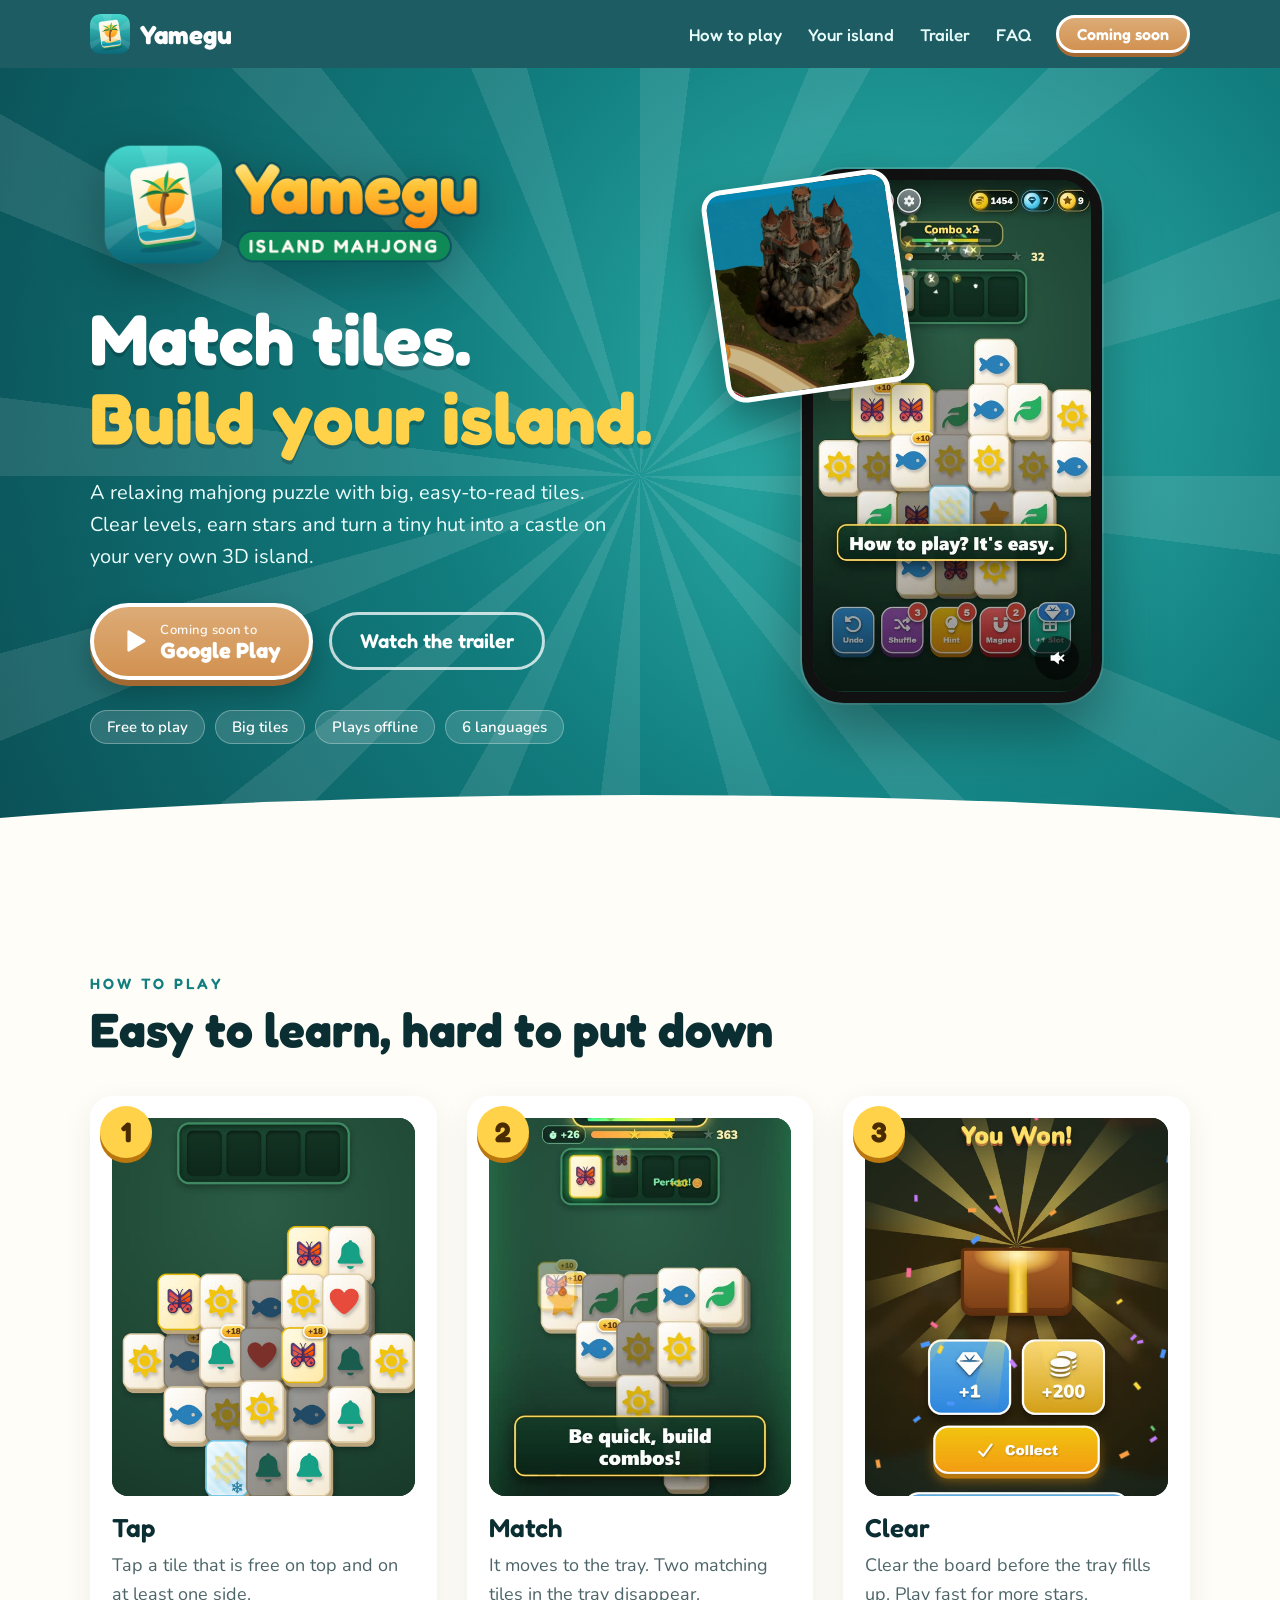
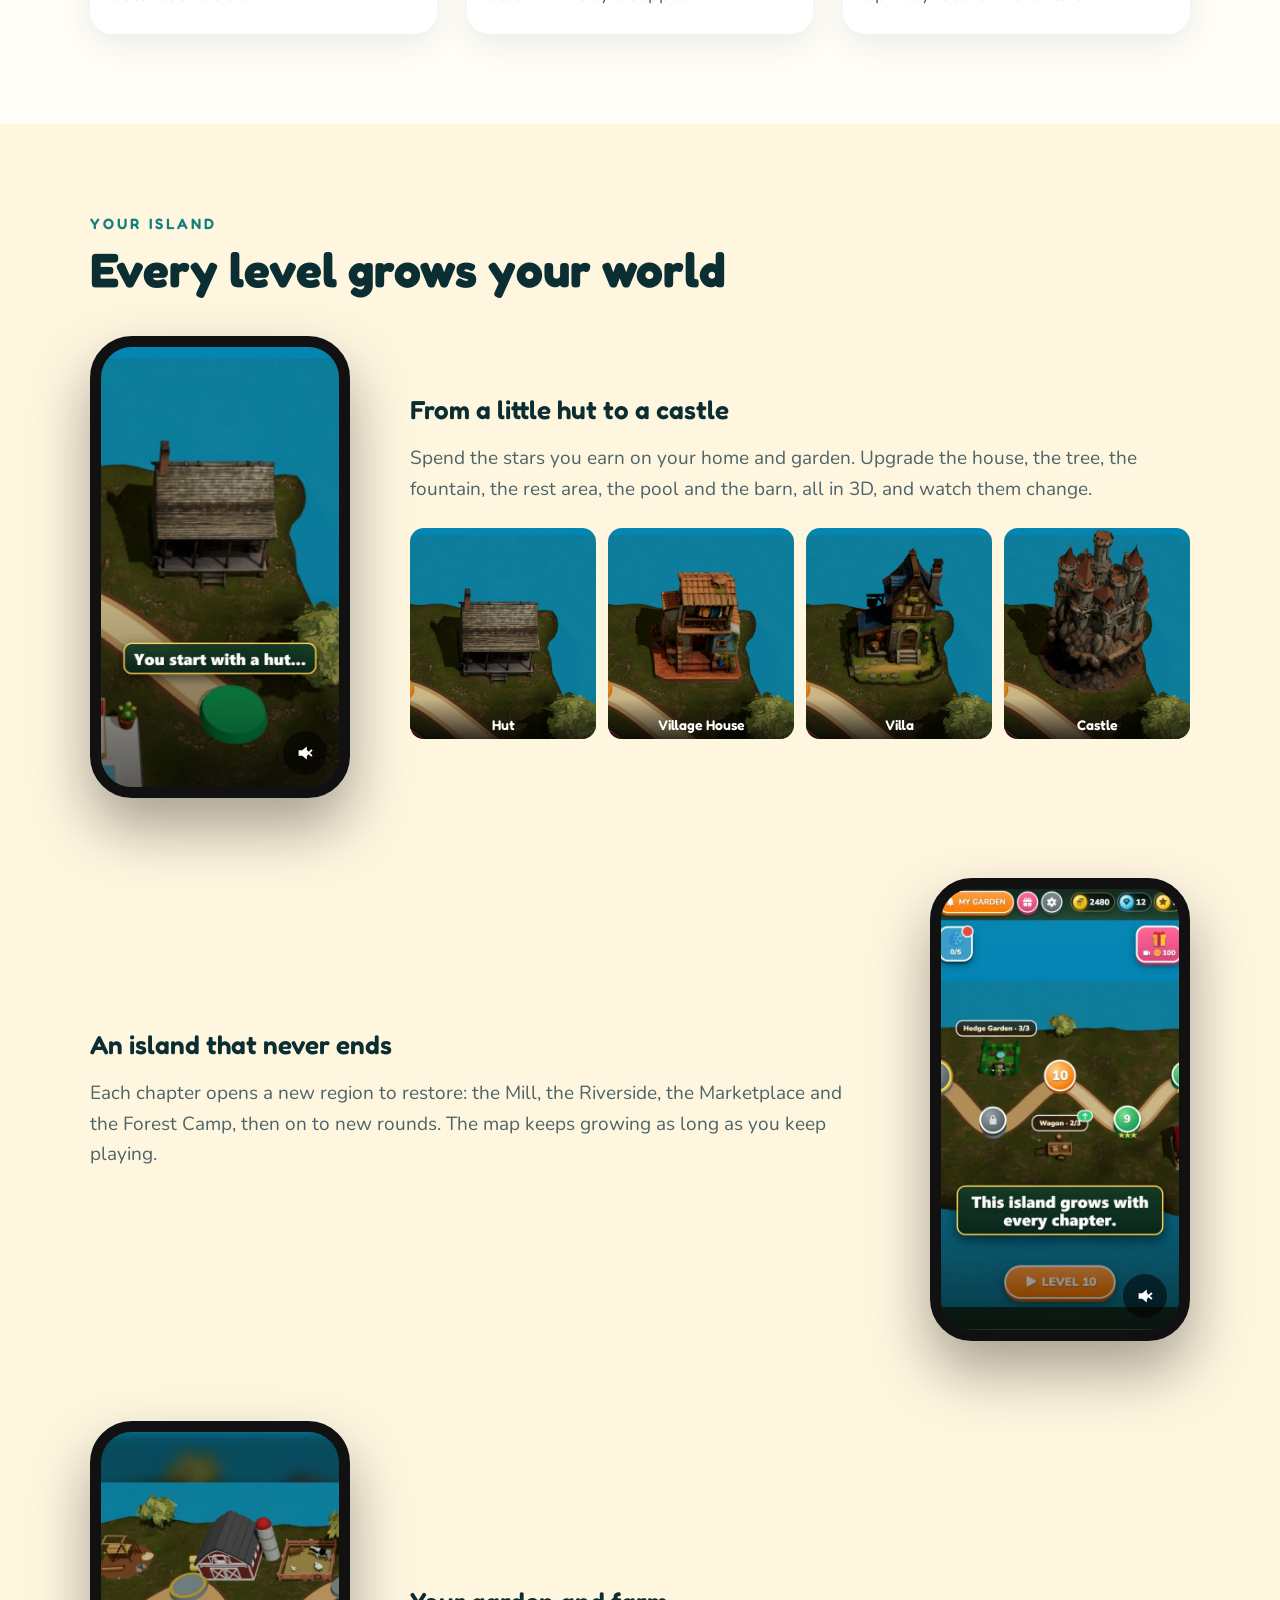
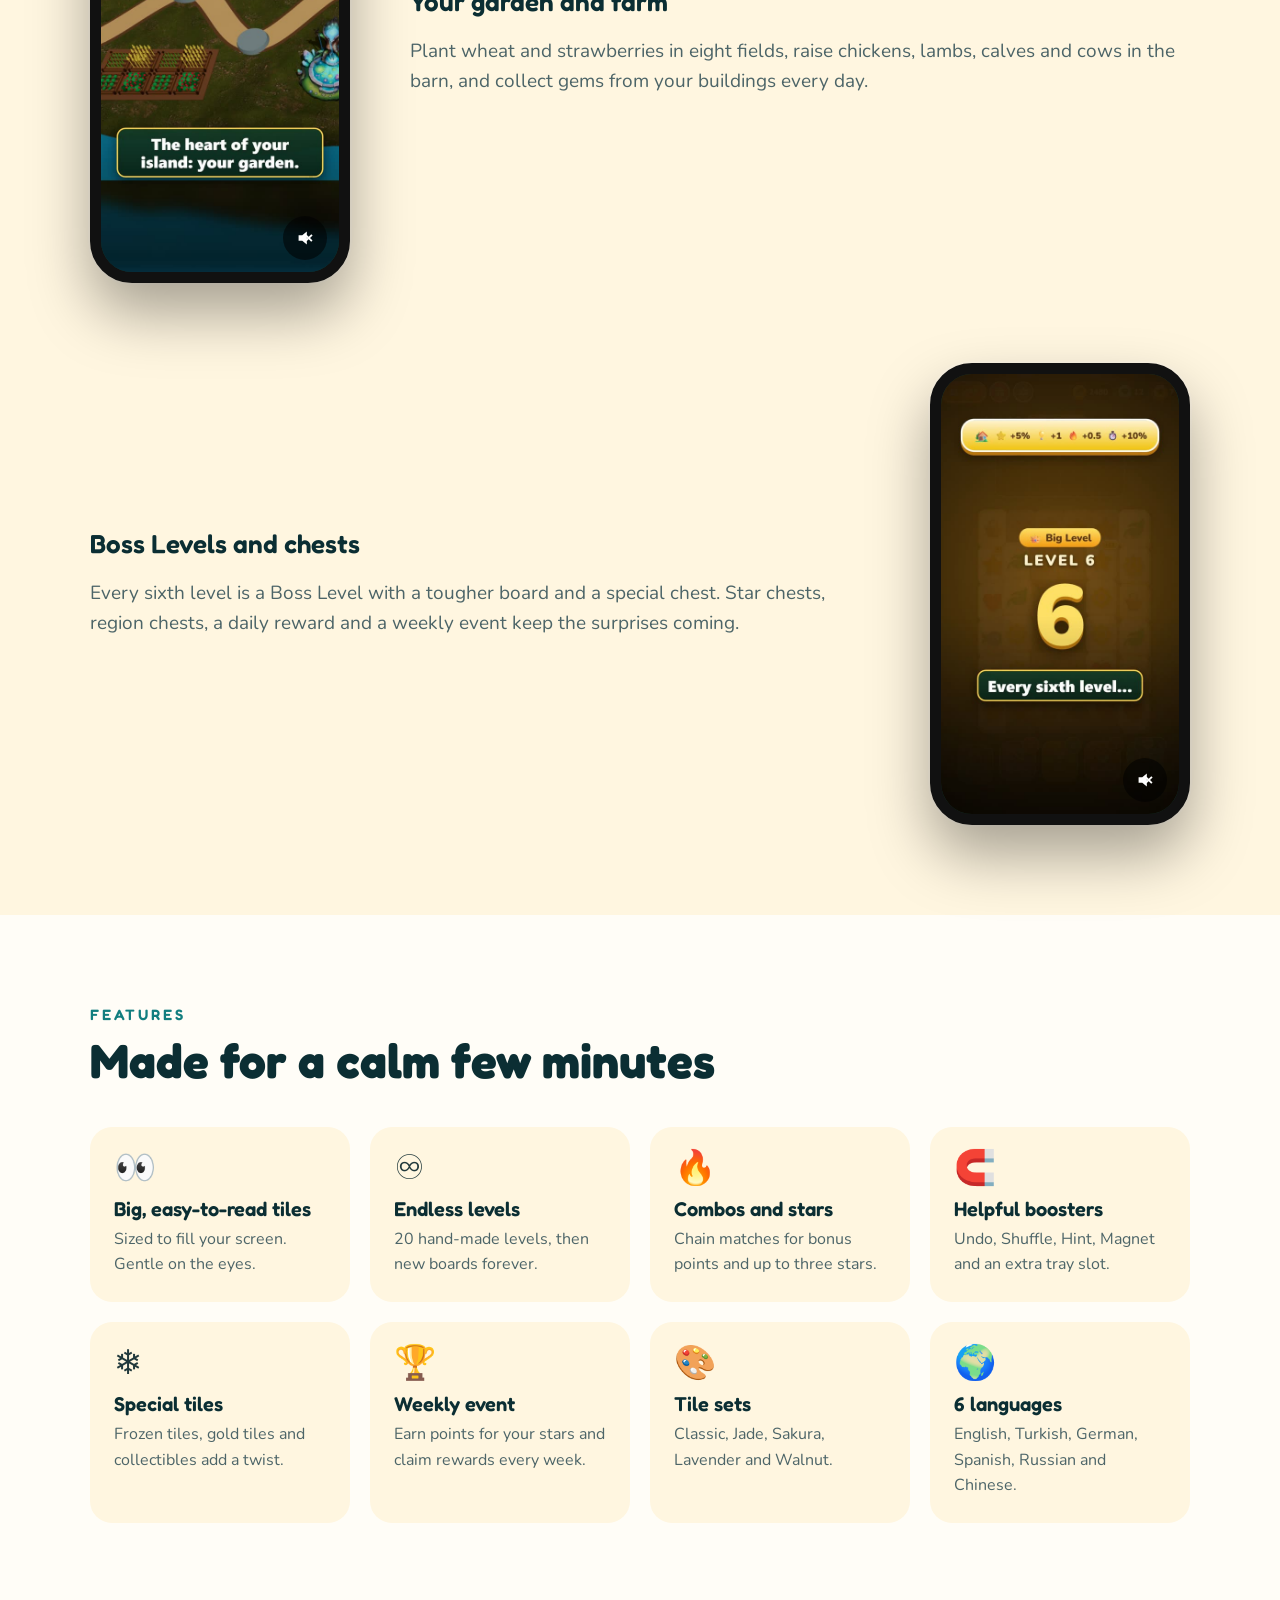
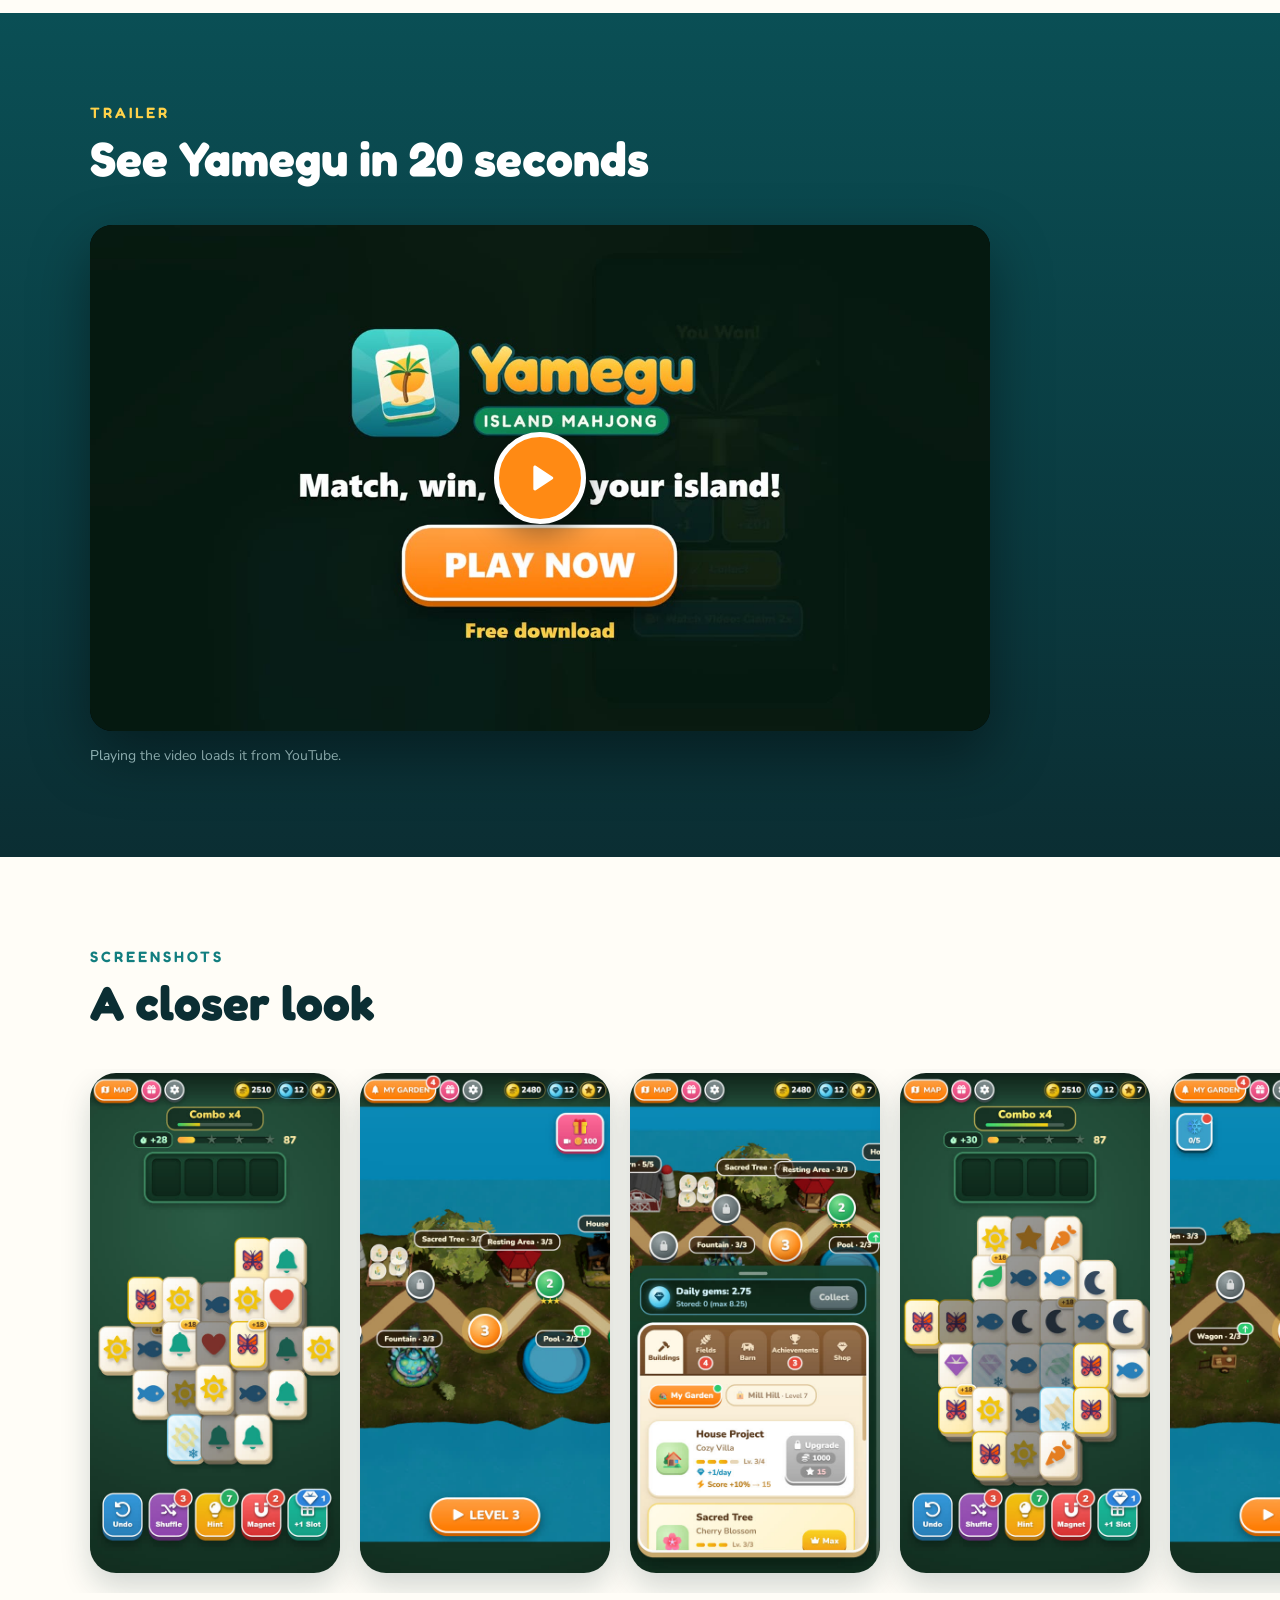
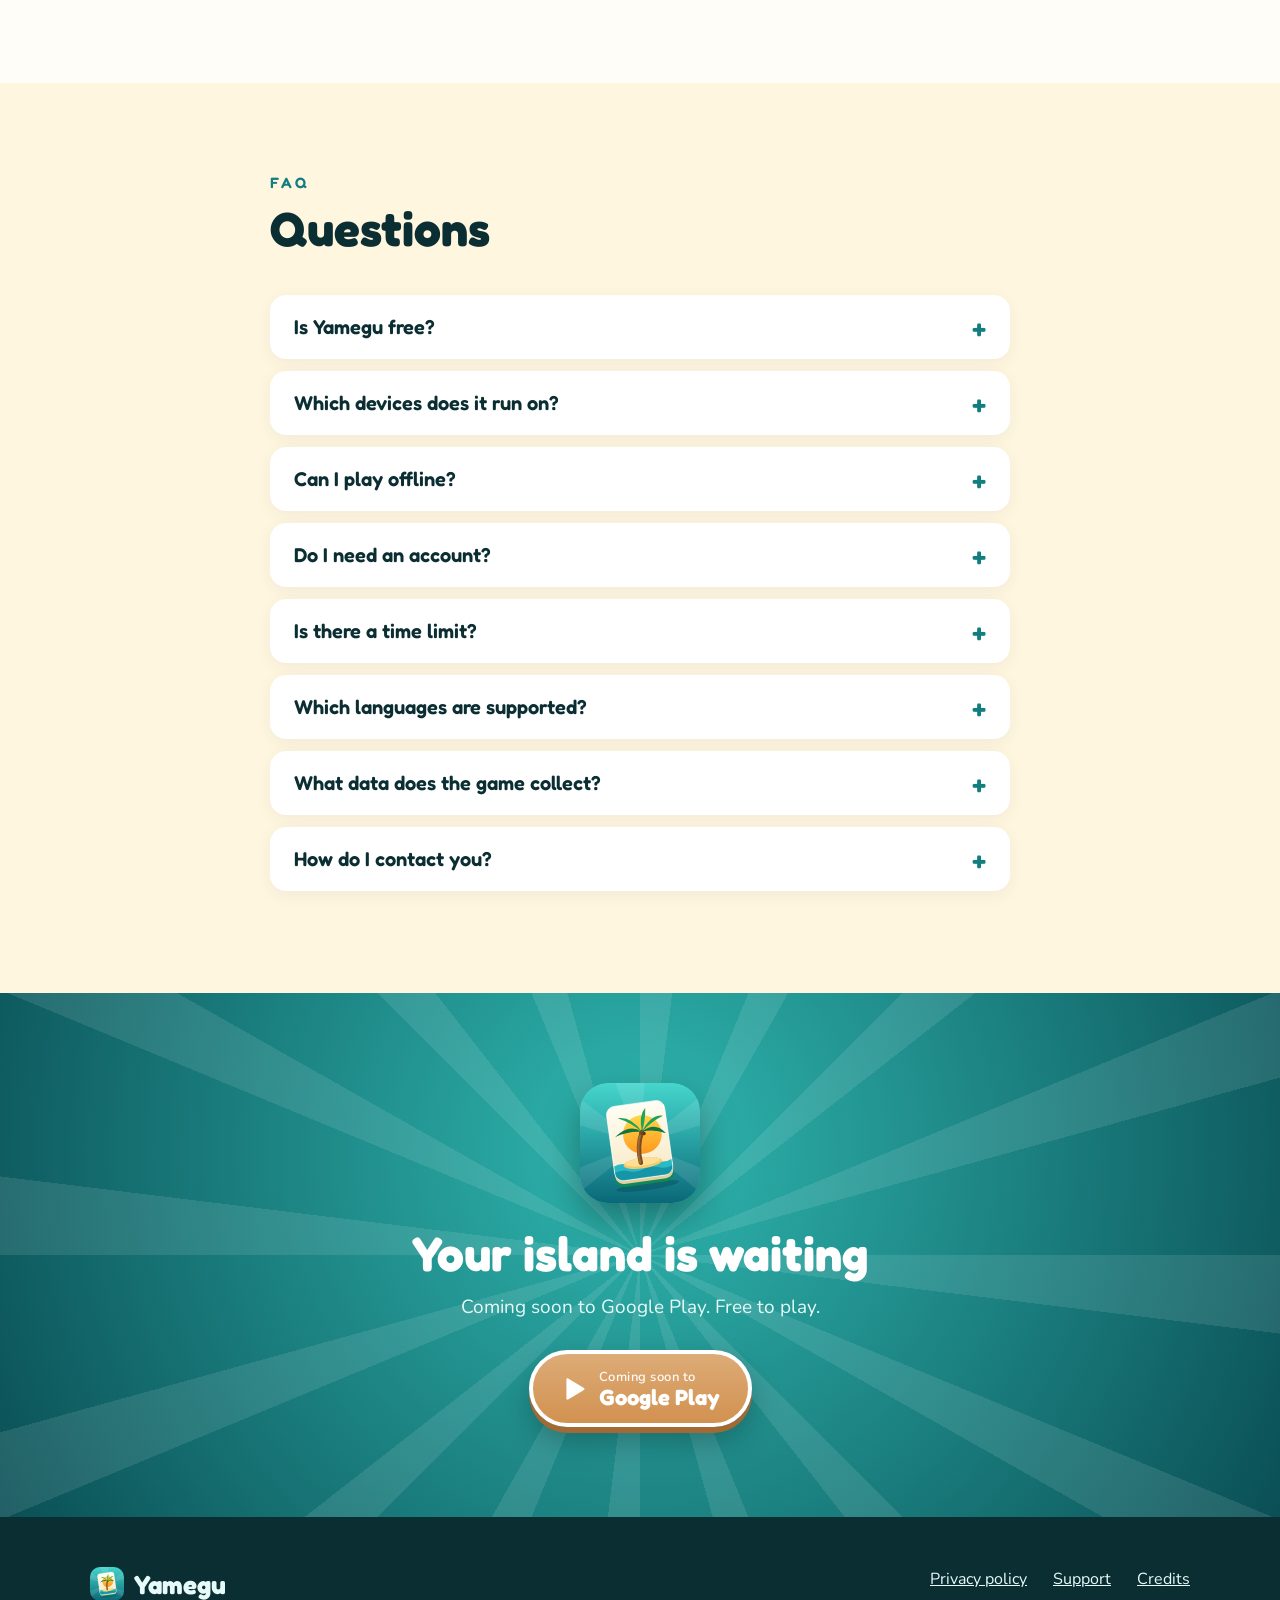
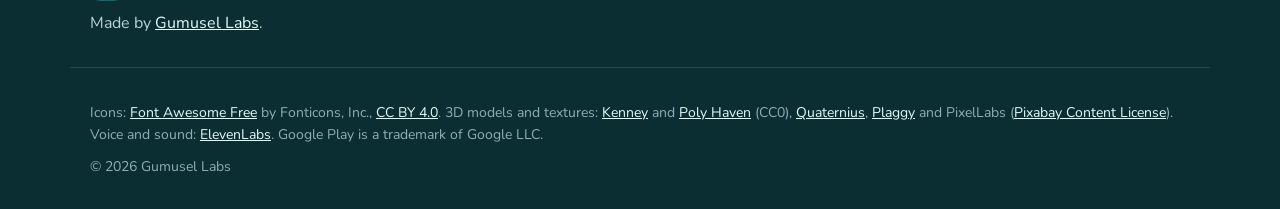
==== index.html @ 7a159d0f "Yamegu: Island Mahjong website Co-Authored-By: Claude Opus 5.5 <noreply@anthropic.com>" ====
<!doctype html>
<html lang="en">
<head>
<meta charset="utf-8">
<meta name="viewport" content="width=device-width, initial-scale=1">
<title>Yamegu: Island Mahjong – Match tiles, build your island</title>
<meta name="description" content="Yamegu: Island Mahjong is a free tile-matching puzzle game for Android. Match big, easy-to-read tiles, earn stars and build your own 3D island, from a little hut to a castle.">
<link rel="canonical" href="https://www.yamegu.com/">
<meta property="og:type" content="website">
<meta property="og:url" content="https://www.yamegu.com/">
<meta property="og:title" content="Yamegu: Island Mahjong">
<meta property="og:description" content="Match tiles, earn stars and build your own island. Free on Android.">
<meta property="og:image" content="https://www.yamegu.com/img/og.jpg">
<meta name="twitter:card" content="summary_large_image">
<meta name="theme-color" content="#0a4f55">
<link rel="icon" href="/img/icon.svg" type="image/svg+xml">
<link rel="icon" href="/img/icon_192.png" sizes="192x192" type="image/png">
<link rel="apple-touch-icon" href="/img/icon_180.png">
<link rel="manifest" href="/site.webmanifest">
<link rel="preconnect" href="https://fonts.googleapis.com">
<link rel="preconnect" href="https://fonts.gstatic.com" crossorigin>
<link rel="stylesheet" href="https://fonts.googleapis.com/css2?family=Fredoka:wght@500;600;700&family=Nunito:wght@400;600;800&display=swap">
<link rel="stylesheet" href="/style.css?v=1">
<script type="application/ld+json">
{"@context":"https://schema.org","@type":"MobileApplication","name":"Yamegu: Island Mahjong","operatingSystem":"Android","applicationCategory":"GameApplication","offers":{"@type":"Offer","price":"0","priceCurrency":"USD"},"author":{"@type":"Organization","name":"Gumusel Labs","url":"https://www.gumusellabs.com"},"image":"https://www.yamegu.com/img/icon_512.png","url":"https://www.yamegu.com/"}
</script>
<script src="/script.js?v=1" defer></script>
</head>
<body>

<header class="nav">
  <div class="container nav-in">
    <a class="brand" href="/" aria-label="Yamegu home"><img src="/img/icon.svg" alt="" width="40" height="40"><span>Yamegu</span></a>
    <nav class="nav-links" aria-label="Sections">
      <a href="#how">How to play</a>
      <a href="#island">Your island</a>
      <a href="#trailer">Trailer</a>
      <a href="#faq">FAQ</a>
    </nav>
    <a class="btn btn-play btn-sm" data-play href="https://play.google.com/store/apps/details?id=com.yamegu.mahjong"><span data-play-label>Google Play</span></a>
  </div>
</header>

<main>
  <!-- Giriş -->
  <section class="hero">
    <div class="rays" aria-hidden="true"></div>
    <div class="container hero-in">
      <div class="hero-text">
        <img class="hero-logo" src="/img/logo.png" alt="Yamegu: Island Mahjong" width="900" height="312">
        <h1>Match tiles.<br><span>Build your island.</span></h1>
        <p class="lead">A relaxing mahjong puzzle with big, easy-to-read tiles. Clear levels, earn stars and turn a tiny hut into a castle on your very own 3D island.</p>
        <div class="hero-cta">
          <a class="btn btn-play" data-play href="https://play.google.com/store/apps/details?id=com.yamegu.mahjong">
            <svg viewBox="0 0 24 24" width="26" height="26" aria-hidden="true"><path fill="currentColor" d="M5 3.2v17.6c0 .8.9 1.3 1.6.9l14.6-8.8c.7-.4.7-1.4 0-1.8L6.6 2.3C5.9 1.9 5 2.4 5 3.2z"/></svg>
            <span><small data-play-small>Get it on</small><b data-play-label>Google Play</b></span>
          </a>
          <a class="btn btn-ghost" href="#trailer">Watch the trailer</a>
        </div>
        <ul class="chips">
          <li>Free to play</li><li>Big tiles</li><li>Plays offline</li><li>6 languages</li>
        </ul>
      </div>
      <div class="hero-phone">
        <div class="phone">
          <video data-auto muted loop playsinline preload="metadata" poster="/media/r03.jpg" aria-label="Gameplay preview">
            <source src="/media/r03.mp4" type="video/mp4">
          </video>
          <button class="sound" type="button" aria-label="Turn sound on" data-sound></button>
        </div>
        <img class="float f1" src="/img/house3.jpg" alt="" width="560" height="635" loading="lazy">
      </div>
    </div>
    <div class="wave" aria-hidden="true"></div>
  </section>

  <!-- Nasıl oynanır -->
  <section id="how" class="section">
    <div class="container">
      <p class="kicker">How to play</p>
      <h2>Easy to learn, hard to put down</h2>
      <ol class="steps">
        <li>
          <div class="shot"><img src="/img/shots/en_1_oyun.jpg" alt="A level with tiles stacked in layers" width="540" height="1080" loading="lazy"></div>
          <span class="num">1</span><h3>Tap</h3>
          <p>Tap a tile that is free on top and on at least one side.</p>
        </li>
        <li>
          <div class="shot"><video data-auto muted loop playsinline preload="none" poster="/media/r04.jpg" aria-label="Matching tiles in the tray"><source src="/media/r04.mp4" type="video/mp4"></video></div>
          <span class="num">2</span><h3>Match</h3>
          <p>It moves to the tray. Two matching tiles in the tray disappear.</p>
        </li>
        <li>
          <div class="shot"><img src="/img/shots/en_6_sandik.jpg" alt="Level complete with a reward chest" width="540" height="1080" loading="lazy"></div>
          <span class="num">3</span><h3>Clear</h3>
          <p>Clear the board before the tray fills up. Play fast for more stars.</p>
        </li>
      </ol>
    </div>
  </section>

  <!-- Ada: video satırları -->
  <section id="island" class="section sand">
    <div class="container">
      <p class="kicker">Your island</p>
      <h2>Every level grows your world</h2>

      <div class="row">
        <div class="phone small">
          <video data-auto muted loop playsinline preload="none" poster="/media/r02.jpg" aria-label="The house growing from a hut to a castle"><source src="/media/r02.mp4" type="video/mp4"></video>
          <button class="sound" type="button" aria-label="Turn sound on" data-sound></button>
        </div>
        <div class="row-text">
          <h3>From a little hut to a castle</h3>
          <p>Spend the stars you earn on your home and garden. Upgrade the house, the tree, the fountain, the rest area, the pool and the barn, all in 3D, and watch them change.</p>
          <div class="houses">
            <figure><img src="/img/house0.jpg" alt="Hut" width="560" height="635" loading="lazy"><figcaption>Hut</figcaption></figure>
            <figure><img src="/img/house1.jpg" alt="Village House" width="560" height="635" loading="lazy"><figcaption>Village House</figcaption></figure>
            <figure><img src="/img/house2.jpg" alt="Villa" width="560" height="635" loading="lazy"><figcaption>Villa</figcaption></figure>
            <figure><img src="/img/house3.jpg" alt="Castle" width="560" height="635" loading="lazy"><figcaption>Castle</figcaption></figure>
          </div>
        </div>
      </div>

      <div class="row rev">
        <div class="phone small">
          <video data-auto muted loop playsinline preload="none" poster="/media/r05.jpg" aria-label="Flying over the island's regions"><source src="/media/r05.mp4" type="video/mp4"></video>
          <button class="sound" type="button" aria-label="Turn sound on" data-sound></button>
        </div>
        <div class="row-text">
          <h3>An island that never ends</h3>
          <p>Each chapter opens a new region to restore: the Mill, the Riverside, the Marketplace and the Forest Camp, then on to new rounds. The map keeps growing as long as you keep playing.</p>
        </div>
      </div>

      <div class="row">
        <div class="phone small">
          <video data-auto muted loop playsinline preload="none" poster="/media/r11.jpg" aria-label="The garden with fields and a barn"><source src="/media/r11.mp4" type="video/mp4"></video>
          <button class="sound" type="button" aria-label="Turn sound on" data-sound></button>
        </div>
        <div class="row-text">
          <h3>Your garden and farm</h3>
          <p>Plant wheat and strawberries in eight fields, raise chickens, lambs, calves and cows in the barn, and collect gems from your buildings every day.</p>
        </div>
      </div>

      <div class="row rev">
        <div class="phone small">
          <video data-auto muted loop playsinline preload="none" poster="/media/r10.jpg" aria-label="A Boss Level opening"><source src="/media/r10.mp4" type="video/mp4"></video>
          <button class="sound" type="button" aria-label="Turn sound on" data-sound></button>
        </div>
        <div class="row-text">
          <h3>Boss Levels and chests</h3>
          <p>Every sixth level is a Boss Level with a tougher board and a special chest. Star chests, region chests, a daily reward and a weekly event keep the surprises coming.</p>
        </div>
      </div>
    </div>
  </section>

  <!-- Özellikler -->
  <section class="section">
    <div class="container">
      <p class="kicker">Features</p>
      <h2>Made for a calm few minutes</h2>
      <ul class="features">
        <li><span class="ico" aria-hidden="true">&#x1F440;</span><b>Big, easy-to-read tiles</b><span>Sized to fill your screen. Gentle on the eyes.</span></li>
        <li><span class="ico" aria-hidden="true">&#x267E;&#xFE0F;</span><b>Endless levels</b><span>20 hand-made levels, then new boards forever.</span></li>
        <li><span class="ico" aria-hidden="true">&#x1F525;</span><b>Combos and stars</b><span>Chain matches for bonus points and up to three stars.</span></li>
        <li><span class="ico" aria-hidden="true">&#x1F9F2;</span><b>Helpful boosters</b><span>Undo, Shuffle, Hint, Magnet and an extra tray slot.</span></li>
        <li><span class="ico" aria-hidden="true">&#x2744;&#xFE0F;</span><b>Special tiles</b><span>Frozen tiles, gold tiles and collectibles add a twist.</span></li>
        <li><span class="ico" aria-hidden="true">&#x1F3C6;</span><b>Weekly event</b><span>Earn points for your stars and claim rewards every week.</span></li>
        <li><span class="ico" aria-hidden="true">&#x1F3A8;</span><b>Tile sets</b><span>Classic, Jade, Sakura, Lavender and Walnut.</span></li>
        <li><span class="ico" aria-hidden="true">&#x1F30D;</span><b>6 languages</b><span>English, Turkish, German, Spanish, Russian and Chinese.</span></li>
      </ul>
    </div>
  </section>

  <!-- Fragman -->
  <section id="trailer" class="section dark">
    <div class="container">
      <p class="kicker">Trailer</p>
      <h2>See Yamegu in 20 seconds</h2>
      <div class="yt" data-yt="n39gB0CSbSQ">
        <button type="button" aria-label="Play the trailer (loads YouTube)">
          <img src="/img/trailer.jpg" alt="" width="1280" height="720" loading="lazy">
          <span class="yt-play" aria-hidden="true"><svg viewBox="0 0 24 24" width="40" height="40"><path fill="currentColor" d="M8 5.5v13c0 .8.9 1.3 1.5.8l10-6.5c.6-.4.6-1.2 0-1.6l-10-6.5C8.9 4.2 8 4.7 8 5.5z"/></svg></span>
        </button>
        <p class="yt-note">Playing the video loads it from YouTube.</p>
      </div>
    </div>
  </section>

  <!-- Ekran görüntüleri -->
  <section class="section">
    <div class="container">
      <p class="kicker">Screenshots</p>
      <h2>A closer look</h2>
    </div>
    <div class="gallery" tabindex="0" aria-label="Screenshots, scroll sideways">
      <img src="/img/shots/en_1_oyun.jpg" alt="Gameplay with big tiles" width="540" height="1080" loading="lazy">
      <img src="/img/shots/en_3_harita.jpg" alt="The island map with level nodes" width="540" height="1080" loading="lazy">
      <img src="/img/shots/en_4_bahce.jpg" alt="Garden buildings and upgrades" width="540" height="1080" loading="lazy">
      <img src="/img/shots/en_2_ileri_seviye.jpg" alt="A later, larger level" width="540" height="1080" loading="lazy">
      <img src="/img/shots/en_5_bolge.jpg" alt="A new region to restore" width="540" height="1080" loading="lazy">
      <img src="/img/shots/en_6_sandik.jpg" alt="Opening a reward chest" width="540" height="1080" loading="lazy">
    </div>
  </section>

  <!-- SSS -->
  <section id="faq" class="section sand">
    <div class="container narrow">
      <p class="kicker">FAQ</p>
      <h2>Questions</h2>
      <details><summary>Is Yamegu free?</summary><p>Yes. The game is free to download and play. It shows ads, and some optional rewards come from watching a short video. There are no in-app purchases.</p></details>
      <details><summary>Which devices does it run on?</summary><p>Android devices running Android 7.0 or newer. An iPhone version is not available yet.</p></details>
      <details><summary>Can I play offline?</summary><p>Yes. Levels, the island and your progress all work without a connection. Ads and video rewards need the internet.</p></details>
      <details><summary>Do I need an account?</summary><p>No. There is no sign-up. Your progress is saved on your device, so uninstalling the game deletes it.</p></details>
      <details><summary>Is there a time limit?</summary><p>No. The clock only affects how many stars you earn. Take your time and you will still finish every level with at least one star.</p></details>
      <details><summary>Which languages are supported?</summary><p>English, Turkish, German, Spanish, Russian and Simplified Chinese.</p></details>
      <details><summary>What data does the game collect?</summary><p>Ads (Google AdMob) and analytics (Google Analytics for Firebase) use your device's advertising ID and basic device information. The details are in our <a href="/privacy/">privacy policy</a>.</p></details>
      <details><summary>How do I contact you?</summary><p>Email us at <a href="mailto:support@gumusellabs.com">support@gumusellabs.com</a>. We read every message.</p></details>
    </div>
  </section>

  <!-- Son çağrı -->
  <section class="cta">
    <div class="rays" aria-hidden="true"></div>
    <div class="container cta-in">
      <img src="/img/icon.svg" alt="" width="120" height="120">
      <h2>Your island is waiting</h2>
      <p data-play-note>Coming soon to Google Play. Free to play.</p>
      <a class="btn btn-play" data-play href="https://play.google.com/store/apps/details?id=com.yamegu.mahjong">
        <svg viewBox="0 0 24 24" width="26" height="26" aria-hidden="true"><path fill="currentColor" d="M5 3.2v17.6c0 .8.9 1.3 1.6.9l14.6-8.8c.7-.4.7-1.4 0-1.8L6.6 2.3C5.9 1.9 5 2.4 5 3.2z"/></svg>
        <span><small data-play-small>Get it on</small><b data-play-label>Google Play</b></span>
      </a>
    </div>
  </section>
</main>

<footer class="foot">
  <div class="container foot-in">
    <div>
      <a class="brand" href="/"><img src="/img/icon.svg" alt="" width="34" height="34"><span>Yamegu</span></a>
      <p>Made by <a href="https://www.gumusellabs.com">Gumusel Labs</a>.</p>
    </div>
    <nav aria-label="Footer">
      <a href="/privacy/">Privacy policy</a>
      <a href="mailto:support@gumusellabs.com">Support</a>
      <a href="#credits">Credits</a>
    </nav>
  </div>
  <div class="container credits" id="credits">
    <p>Icons: <a href="https://fontawesome.com">Font Awesome Free</a> by Fonticons, Inc., <a href="https://creativecommons.org/licenses/by/4.0/">CC BY 4.0</a>. 3D models and textures: <a href="https://kenney.nl">Kenney</a> and <a href="https://polyhaven.com">Poly Haven</a> (CC0), <a href="https://quaternius.com">Quaternius</a>, <a href="https://plaggy.net">Plaggy</a> and PixelLabs (<a href="https://pixabay.com/service/license-summary/">Pixabay Content License</a>). Voice and sound: <a href="https://elevenlabs.io">ElevenLabs</a>. Google Play is a trademark of Google LLC.</p>
    <p>&copy; 2026 Gumusel Labs</p>
  </div>
</footer>

</body>
</html>
---- style.css ----
/* Yamegu: Island Mahjong sitesi. Renkler oyunun logosundan: turkuaz deniz, koyu teal, altın, turuncu, kum. */
:root {
  --sea: #2fb7b0;
  --sea-mid: #127e7f;
  --deep: #0a4f55;
  --ink: #0b2e33;
  --gold: #ffd24a;
  --orange: #ff8a14;
  --orange-dark: #cc6200;
  --sand: #fff6e0;
  --paper: #fffdf7;
  --text: #21393c;
  --muted: #4d6568;
  --radius: 22px;
  --head: 'Fredoka', 'Segoe UI', system-ui, sans-serif;
  --body: 'Nunito', 'Segoe UI', system-ui, sans-serif;
}
* { box-sizing: border-box; }
html { scroll-behavior: smooth; scroll-padding-top: 80px; }
body { margin: 0; background: var(--paper); color: var(--text); font: 400 18px/1.6 var(--body); -webkit-font-smoothing: antialiased; overflow-x: hidden; }
img, video { max-width: 100%; height: auto; display: block; }
a { color: var(--sea-mid); }
h1, h2, h3 { font-family: var(--head); line-height: 1.1; margin: 0; color: var(--ink); }
h2 { font-size: clamp(32px, 5vw, 48px); font-weight: 700; margin-bottom: 40px; }
h3 { font-size: 26px; font-weight: 600; }
.container { width: 100%; max-width: 1140px; margin: 0 auto; padding: 0 20px; }
.narrow { max-width: 780px; }
.kicker { font: 600 15px var(--head); letter-spacing: 3px; text-transform: uppercase; color: var(--sea-mid); margin: 0 0 10px; }

/* Düğmeler */
.btn { display: inline-flex; align-items: center; gap: 12px; padding: 14px 28px; border-radius: 999px; font: 600 20px var(--head); text-decoration: none; transition: transform .15s, box-shadow .15s, filter .15s; }
.btn:hover { transform: translateY(-2px); }
.btn:focus-visible, .sound:focus-visible, .yt button:focus-visible, summary:focus-visible { outline: 3px solid var(--gold); outline-offset: 3px; }
.btn-play { background: linear-gradient(180deg, #ffa646, var(--orange)); color: #fff; border: 4px solid #fff; box-shadow: 0 6px 0 var(--orange-dark), 0 14px 30px rgba(0,0,0,.25); }
.btn-play span { display: flex; flex-direction: column; line-height: 1.05; text-align: left; }
.btn-play small { font: 600 13px var(--body); letter-spacing: .5px; opacity: .95; }
.btn-play b { font-weight: 700; font-size: 22px; }
.btn-play.btn-sm { padding: 8px 18px; font-size: 16px; border-width: 3px; box-shadow: 0 4px 0 var(--orange-dark); }
.btn-play[aria-disabled="true"] { filter: saturate(.55); cursor: default; }
.btn-play[aria-disabled="true"]:hover { transform: none; }
.btn-ghost { color: #fff; border: 3px solid rgba(255,255,255,.75); }
.btn-ghost:hover { background: rgba(255,255,255,.12); }

/* Üst çubuk */
.nav { position: sticky; top: 0; z-index: 20; background: rgba(10,79,85,.92); backdrop-filter: blur(10px); -webkit-backdrop-filter: blur(10px); }
.nav-in { display: flex; align-items: center; gap: 24px; height: 68px; }
.brand { display: flex; align-items: center; gap: 10px; text-decoration: none; color: #fff; font: 700 26px var(--head); }
.brand img { border-radius: 10px; }
.nav-links { display: flex; gap: 26px; margin-left: auto; }
.nav-links a { color: #e6fbf9; text-decoration: none; font: 500 17px var(--head); }
.nav-links a:hover { color: var(--gold); }

/* Giriş */
.hero { position: relative; overflow: hidden; background: radial-gradient(circle at 70% 40%, var(--sea) 0%, var(--sea-mid) 45%, var(--deep) 100%); color: #fff; padding: 60px 0 140px; }
.rays { position: absolute; inset: -50%; opacity: .1; background: repeating-conic-gradient(from 0deg at 50% 50%, #fff 0deg 7deg, transparent 7deg 22.5deg); animation: spin 120s linear infinite; pointer-events: none; }
@keyframes spin { to { transform: rotate(360deg); } }
.hero-in { position: relative; display: grid; grid-template-columns: 1.1fr .9fr; gap: 40px; align-items: center; }
.hero-logo { width: min(440px, 100%); height: auto; filter: drop-shadow(0 12px 24px rgba(0,0,0,.3)); margin-bottom: 18px; }
.hero h1 { color: #fff; font-size: clamp(42px, 6.4vw, 72px); font-weight: 700; text-shadow: 0 4px 0 rgba(0,0,0,.18); }
.hero h1 span { color: var(--gold); }
.lead { font-size: 20px; max-width: 540px; color: #ecfffd; margin: 20px 0 30px; }
.hero-cta { display: flex; flex-wrap: wrap; gap: 16px; align-items: center; }
.chips { display: flex; flex-wrap: wrap; gap: 10px; list-style: none; padding: 0; margin: 30px 0 0; }
.chips li { padding: 6px 16px; border-radius: 999px; background: rgba(255,255,255,.14); border: 1px solid rgba(255,255,255,.3); font: 600 15px var(--body); }
.hero-phone { position: relative; display: flex; justify-content: center; }
.float { position: absolute; width: 190px; border-radius: 20px; border: 5px solid #fff; box-shadow: 0 20px 40px rgba(0,0,0,.35); }
.f1 { left: 0; top: 10px; transform: rotate(-8deg); }
.wave { position: absolute; left: 0; right: 0; bottom: -1px; height: 90px; background: var(--paper); clip-path: ellipse(75% 100% at 50% 100%); }

/* Telefon çerçevesi */
.phone { position: relative; width: 300px; aspect-ratio: 9 / 16; border-radius: 42px; overflow: hidden; border: 11px solid #111; background: #14352b; box-shadow: 0 30px 60px rgba(0,0,0,.35), 0 0 0 2px rgba(255,255,255,.15); flex: none; }
.phone video { width: 100%; height: 100% !important; object-fit: cover; }
.phone.small { width: 260px; }
.sound { position: absolute; right: 12px; bottom: 12px; width: 44px; height: 44px; border-radius: 50%; border: 0; background: rgba(0,0,0,.55); color: #fff; cursor: pointer; display: grid; place-items: center; }
.sound::before { content: ''; width: 22px; height: 22px; background: currentColor; -webkit-mask: var(--icon) center / contain no-repeat; mask: var(--icon) center / contain no-repeat;
  --icon: url("data:image/svg+xml,%3Csvg xmlns='http://www.w3.org/2000/svg' viewBox='0 0 24 24'%3E%3Cpath d='M4 9v6h4l5 4V5L8 9H4zm12.5 3l2.8-2.8-1.4-1.4L15 10.6l-2.8-2.8-1.4 1.4L13.6 12l-2.8 2.8 1.4 1.4 2.8-2.8 2.8 2.8 1.4-1.4z' transform='translate(1 0)'/%3E%3C/svg%3E"); }
.sound[aria-pressed="true"]::before { --icon: url("data:image/svg+xml,%3Csvg xmlns='http://www.w3.org/2000/svg' viewBox='0 0 24 24'%3E%3Cpath d='M3 9v6h4l5 4V5L7 9H3zm13.5 3A4.5 4.5 0 0 0 14 8v8a4.5 4.5 0 0 0 2.5-4zM14 3.2v2.1a7 7 0 0 1 0 13.4v2.1a9 9 0 0 0 0-17.6z'/%3E%3C/svg%3E"); }

/* Bölümler */
.section { padding: 90px 0; }
.section.sand { background: var(--sand); }
.section.dark { background: linear-gradient(180deg, var(--deep), var(--ink)); }
.section.dark h2 { color: #fff; }
.section.dark .kicker { color: var(--gold); }

/* Adımlar */
.steps { list-style: none; padding: 0; margin: 0; display: grid; grid-template-columns: repeat(3, 1fr); gap: 30px; }
.steps li { position: relative; background: #fff; border-radius: var(--radius); padding: 22px 22px 26px; box-shadow: 0 10px 30px rgba(11,46,51,.08); }
.steps .shot { border-radius: 16px; overflow: hidden; aspect-ratio: 4 / 5; background: #14352b; margin-bottom: 18px; }
.steps .shot img, .steps .shot video { width: 100%; height: 100% !important; object-fit: cover; object-position: 50% 40%; }
.steps .num { position: absolute; top: 10px; left: 10px; width: 52px; height: 52px; border-radius: 50%; background: var(--gold); color: #4a2c00; font: 700 28px var(--head); display: grid; place-items: center; box-shadow: 0 5px 0 #b9770e; }
.steps p { margin: 8px 0 0; color: var(--muted); }

/* Video satırları */
.row { display: flex; align-items: center; gap: 60px; margin-bottom: 80px; }
.row:last-child { margin-bottom: 0; }
.row.rev { flex-direction: row-reverse; }
.row-text { flex: 1; }
.row-text p { color: var(--muted); font-size: 19px; }
.houses { display: grid; grid-template-columns: repeat(4, 1fr); gap: 12px; margin-top: 24px; }
.houses figure { margin: 0; border-radius: 14px; overflow: hidden; background: #0b84b4; position: relative; }
.houses img { aspect-ratio: 560 / 635; object-fit: cover; }
.houses figcaption { position: absolute; left: 0; right: 0; bottom: 0; padding: 18px 6px 6px; text-align: center; color: #fff; font: 600 14px var(--head); background: linear-gradient(transparent, rgba(0,0,0,.75)); }

/* Özellikler */
.features { list-style: none; padding: 0; margin: 0; display: grid; grid-template-columns: repeat(4, 1fr); gap: 20px; }
.features li { background: var(--sand); border-radius: var(--radius); padding: 24px; display: flex; flex-direction: column; gap: 6px; }
.features .ico { font-size: 34px; line-height: 1; margin-bottom: 6px; }
.features b { font: 600 20px var(--head); color: var(--ink); }
.features li > span:last-child { color: var(--muted); font-size: 16px; }

/* Fragman (tıklanınca YouTube yüklenir) */
.yt { max-width: 900px; }
.yt button, .yt iframe { display: block; width: 100%; aspect-ratio: 16 / 9; border: 0; border-radius: var(--radius); overflow: hidden; padding: 0; cursor: pointer; position: relative; background: #000; box-shadow: 0 24px 60px rgba(0,0,0,.4); }
.yt button img { width: 100%; height: 100% !important; object-fit: cover; transition: transform .3s; }
.yt button:hover img { transform: scale(1.03); }
.yt-play { position: absolute; inset: 0; margin: auto; width: 92px; height: 92px; border-radius: 50%; background: var(--orange); color: #fff; display: grid; place-items: center; border: 5px solid #fff; box-shadow: 0 10px 30px rgba(0,0,0,.4); }
.yt-note { color: #a9cfd1; font-size: 14px; margin: 14px 0 0; }

/* Ekran görüntüleri */
.gallery { display: flex; gap: 20px; overflow-x: auto; scroll-snap-type: x mandatory; padding: 4px max(20px, calc((100vw - 1100px) / 2)) 20px; scrollbar-width: thin; }
.gallery img { flex: none; width: 250px; aspect-ratio: 1 / 2; object-fit: cover; border-radius: 26px; scroll-snap-align: center; box-shadow: 0 14px 30px rgba(11,46,51,.18); }

/* SSS */
details { background: #fff; border-radius: 16px; margin-bottom: 12px; box-shadow: 0 4px 16px rgba(11,46,51,.06); }
summary { cursor: pointer; padding: 20px 56px 20px 24px; font: 600 20px var(--head); color: var(--ink); list-style: none; position: relative; border-radius: 16px; }
summary::-webkit-details-marker { display: none; }
summary::after { content: '+'; position: absolute; right: 24px; top: 50%; transform: translateY(-50%); font-size: 28px; color: var(--sea-mid); transition: transform .2s; }
details[open] summary::after { transform: translateY(-50%) rotate(45deg); }
details p { margin: 0; padding: 0 24px 22px; color: var(--muted); }

/* Son çağrı */
.cta { position: relative; overflow: hidden; background: radial-gradient(circle at 50% 30%, var(--sea), var(--deep)); color: #fff; padding: 90px 0; text-align: center; }
.cta-in { position: relative; display: flex; flex-direction: column; align-items: center; }
.cta img { border-radius: 28px; box-shadow: 0 16px 36px rgba(0,0,0,.35); margin-bottom: 24px; }
.cta h2 { color: #fff; margin-bottom: 12px; }
.cta p { color: #e6fbf9; margin: 0 0 28px; font-size: 19px; }

/* Alt bilgi */
.foot { background: var(--ink); color: #b8d4d6; padding: 50px 0 30px; font-size: 16px; }
.foot a { color: #e6fbf9; }
.foot-in { display: flex; justify-content: space-between; align-items: flex-start; gap: 30px; flex-wrap: wrap; }
.foot nav { display: flex; gap: 26px; flex-wrap: wrap; }
.foot p { margin: 10px 0 0; }
.credits { margin-top: 30px; padding-top: 24px; border-top: 1px solid rgba(255,255,255,.12); font-size: 14px; color: #8fb0b3; }

/* Metin sayfaları (gizlilik, 404) */
.page { padding: 70px 0 90px; }
.page h1 { font-size: clamp(34px, 5vw, 48px); margin-bottom: 10px; }
.page h2 { font-size: 26px; margin: 36px 0 10px; }
.page p, .page li { color: var(--muted); }
.page small { color: var(--muted); }

@media (max-width: 960px) {
  .hero { padding: 40px 0 120px; }
  .hero-in { grid-template-columns: 1fr; text-align: center; }
  .float { display: none; }
  .hero-text { display: flex; flex-direction: column; align-items: center; }
  .lead { margin-left: auto; margin-right: auto; }
  .hero-cta, .chips { justify-content: center; }
  .features { grid-template-columns: repeat(2, 1fr); }
  .row, .row.rev { flex-direction: column; gap: 30px; text-align: center; }
}
@media (max-width: 720px) {
  body { font-size: 17px; }
  .nav-links { display: none; }
  .btn-play.btn-sm { margin-left: auto; }
  .section { padding: 64px 0; }
  .steps { grid-template-columns: 1fr; max-width: 420px; margin: 0 auto; }
  .features { grid-template-columns: 1fr; }
  .houses { grid-template-columns: repeat(2, 1fr); }
  .phone { width: 260px; }
  .float { display: none; }
  .gallery img { width: 200px; }
  .foot-in { flex-direction: column; }
}
@media (prefers-reduced-motion: reduce) {
  html { scroll-behavior: auto; }
  .rays { animation: none; }
  .btn, .yt button img { transition: none; }
}
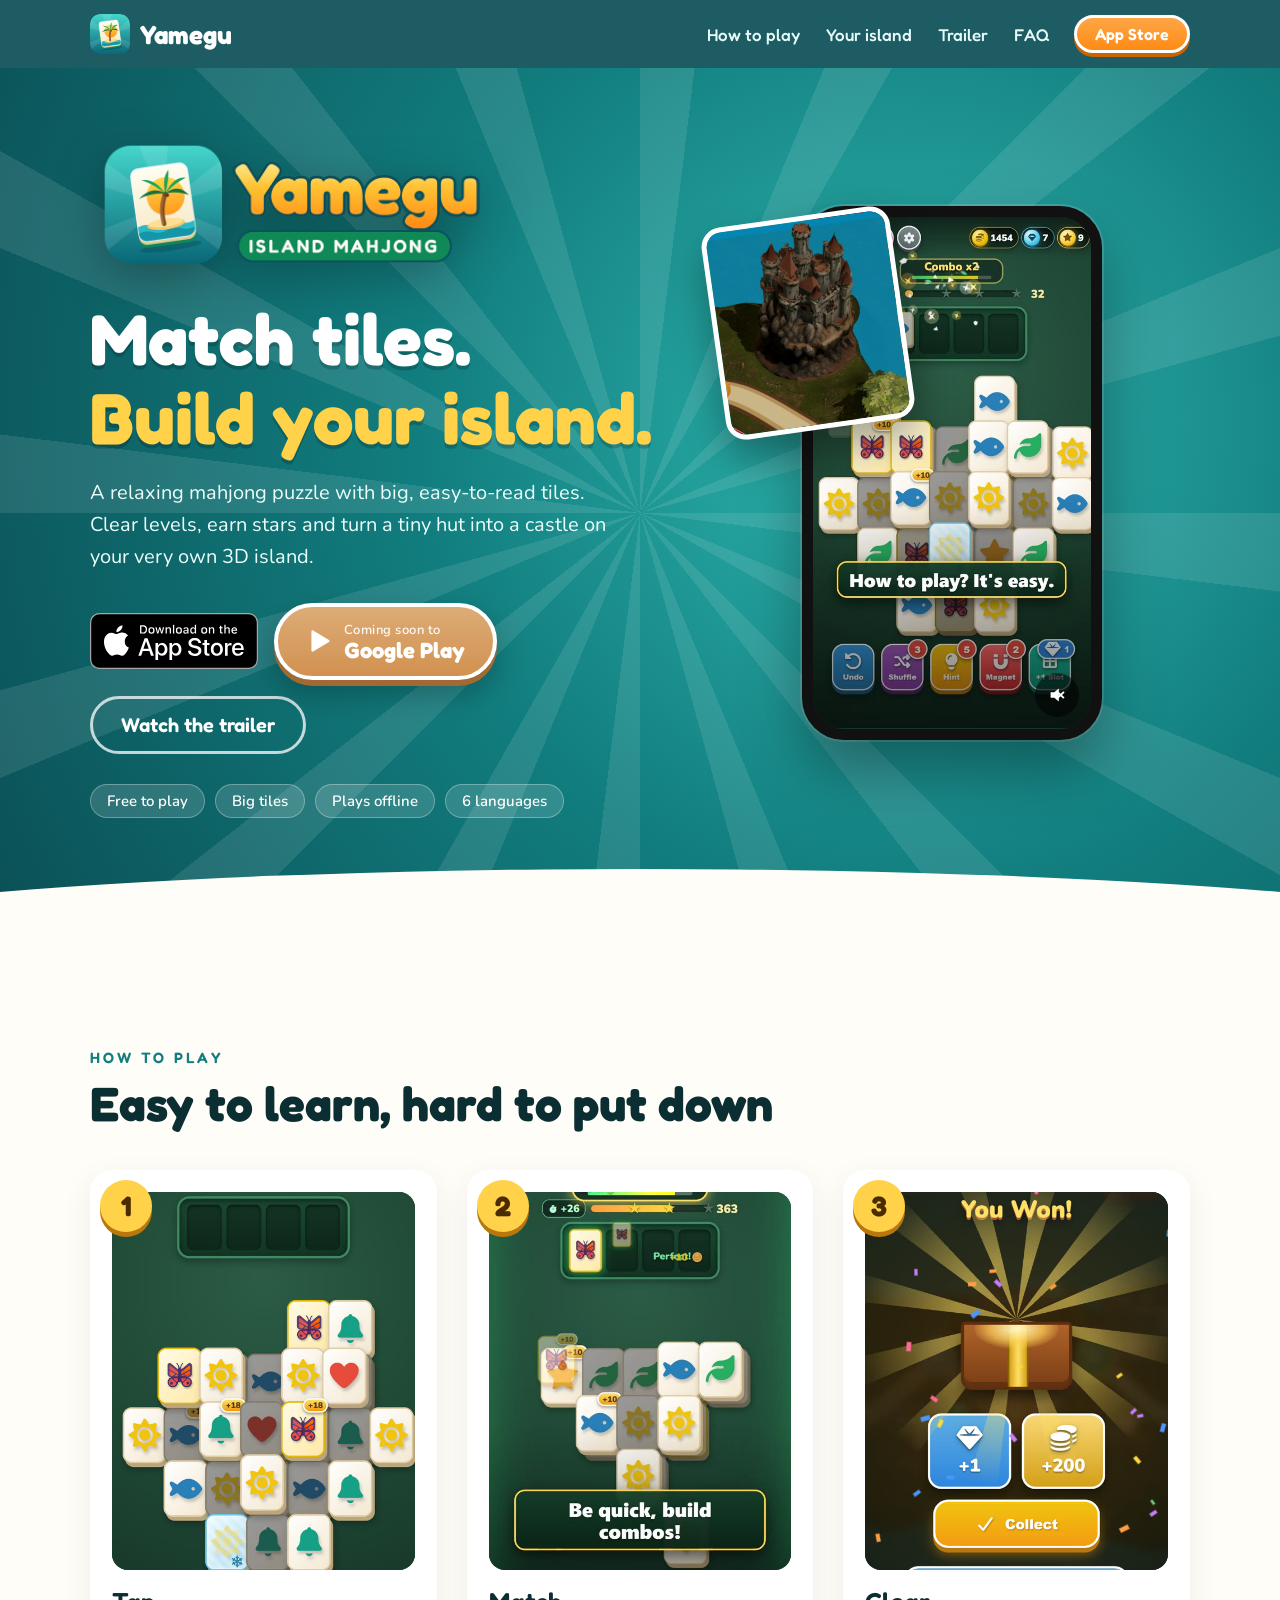
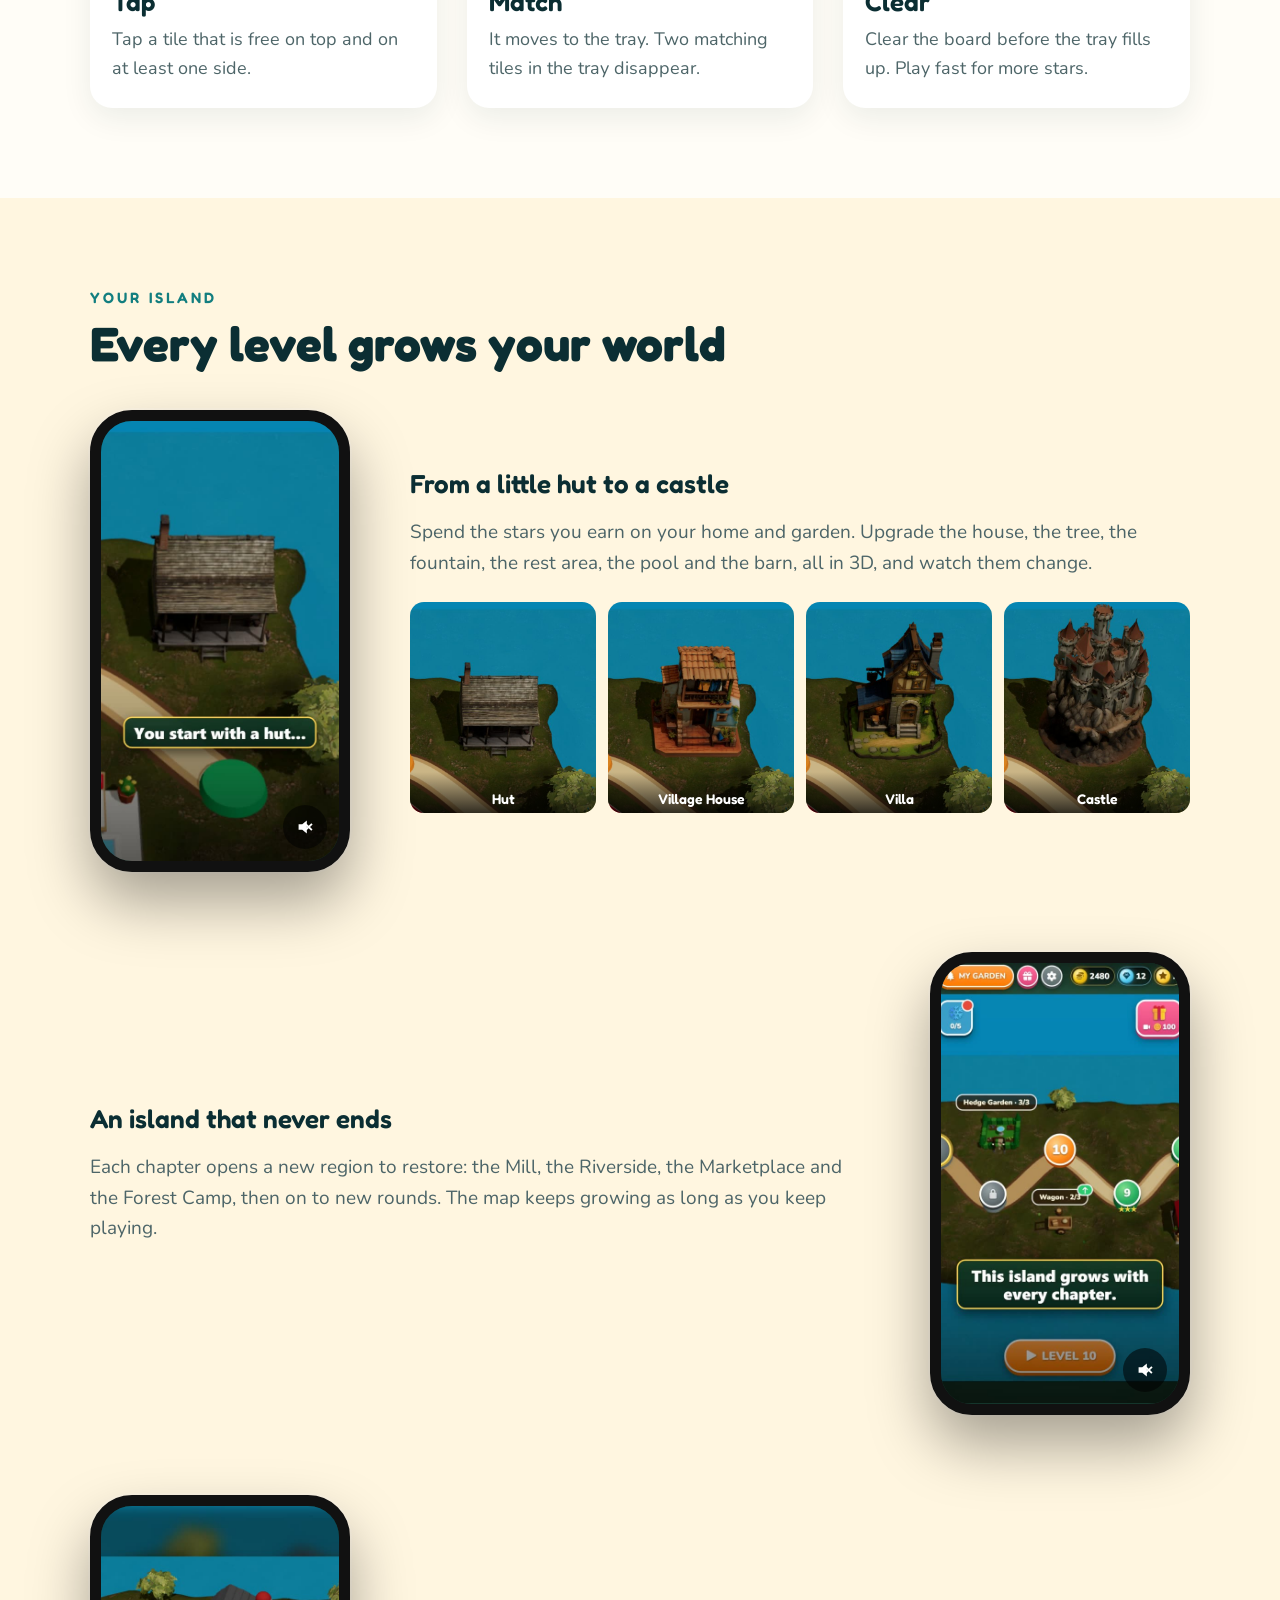
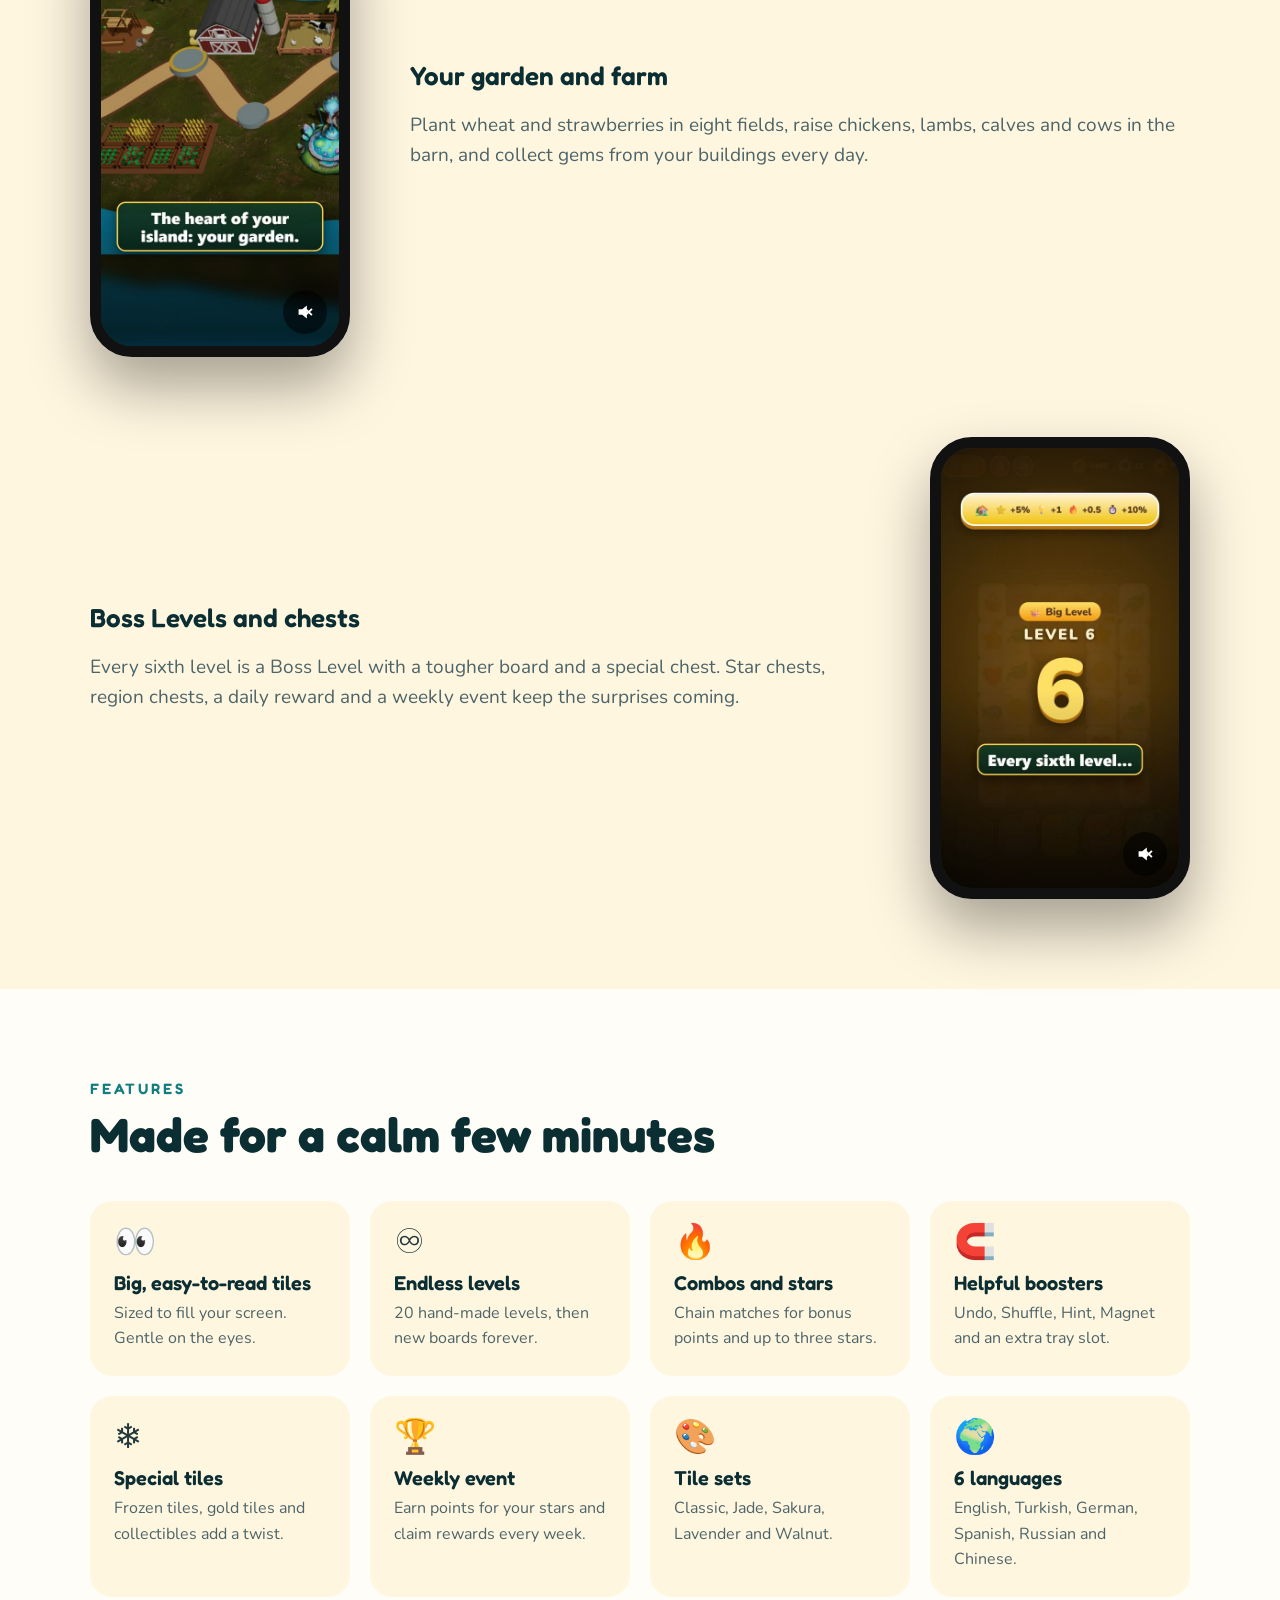
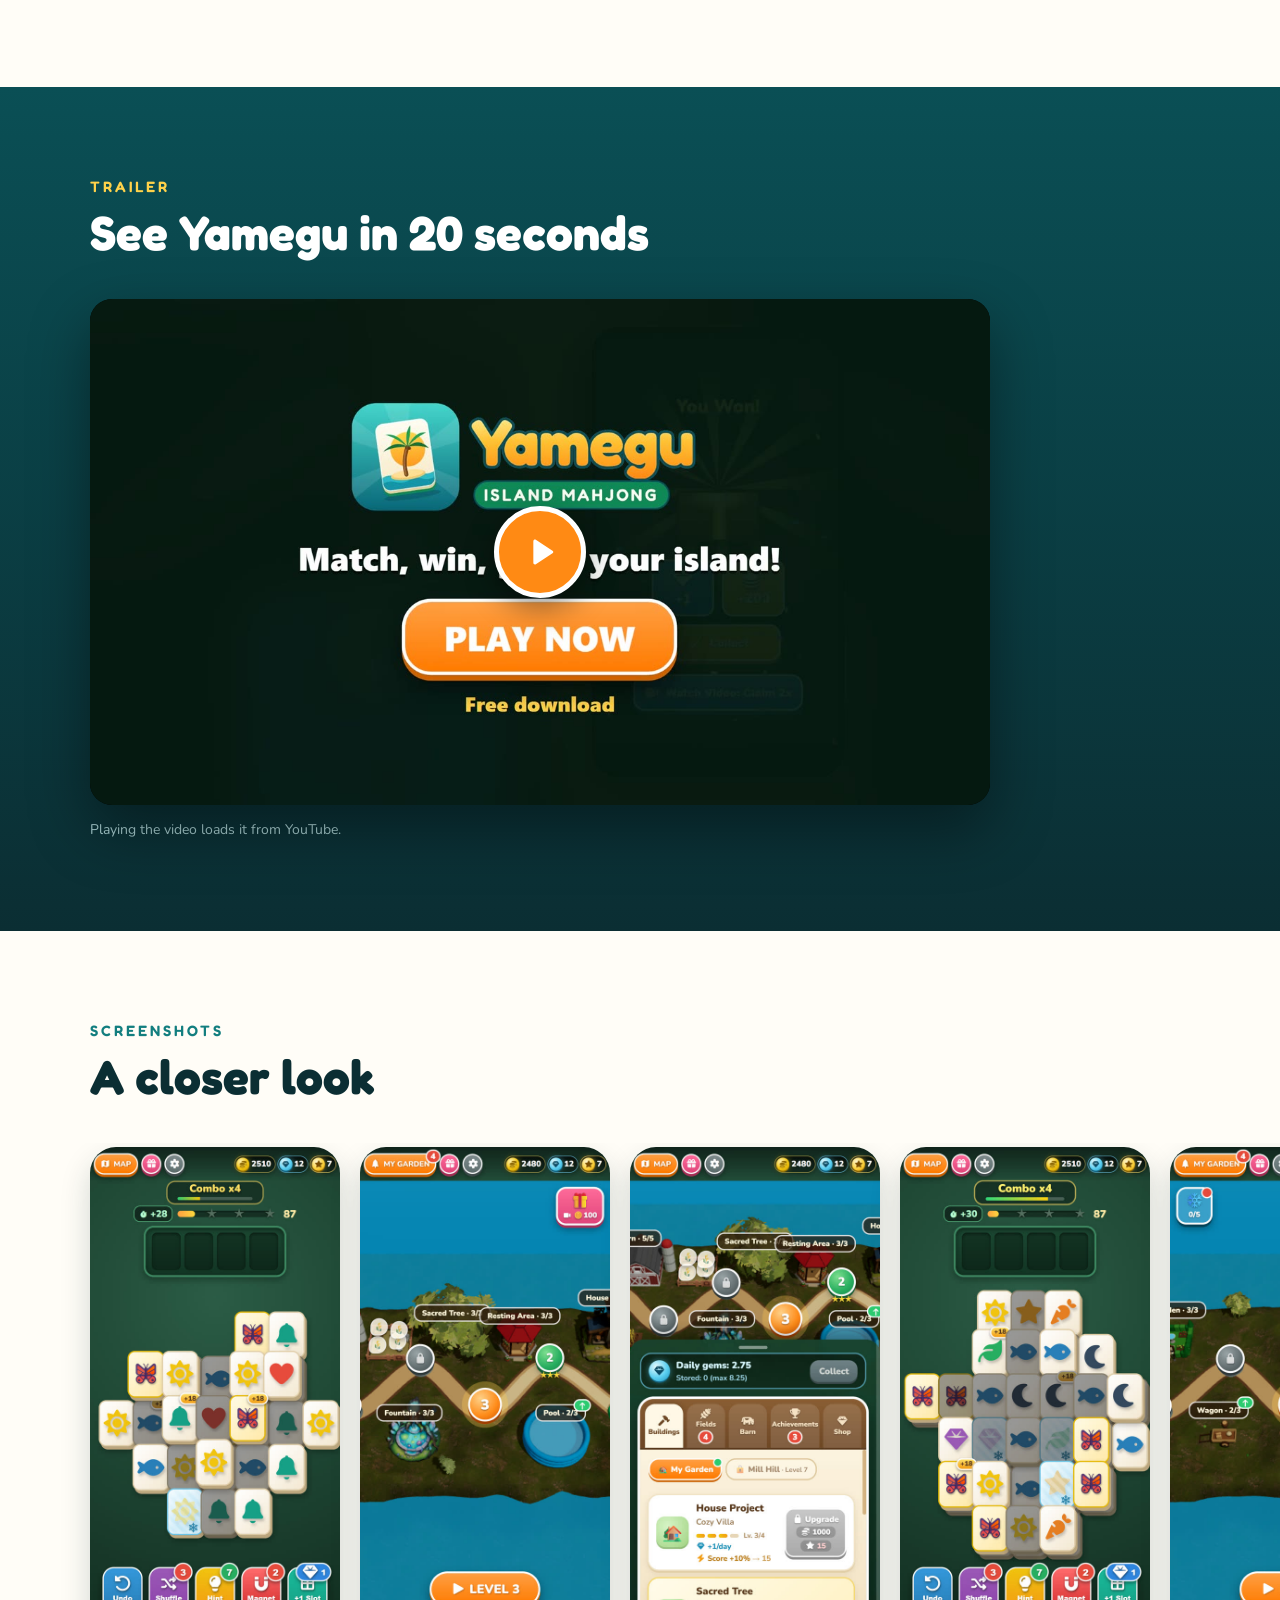
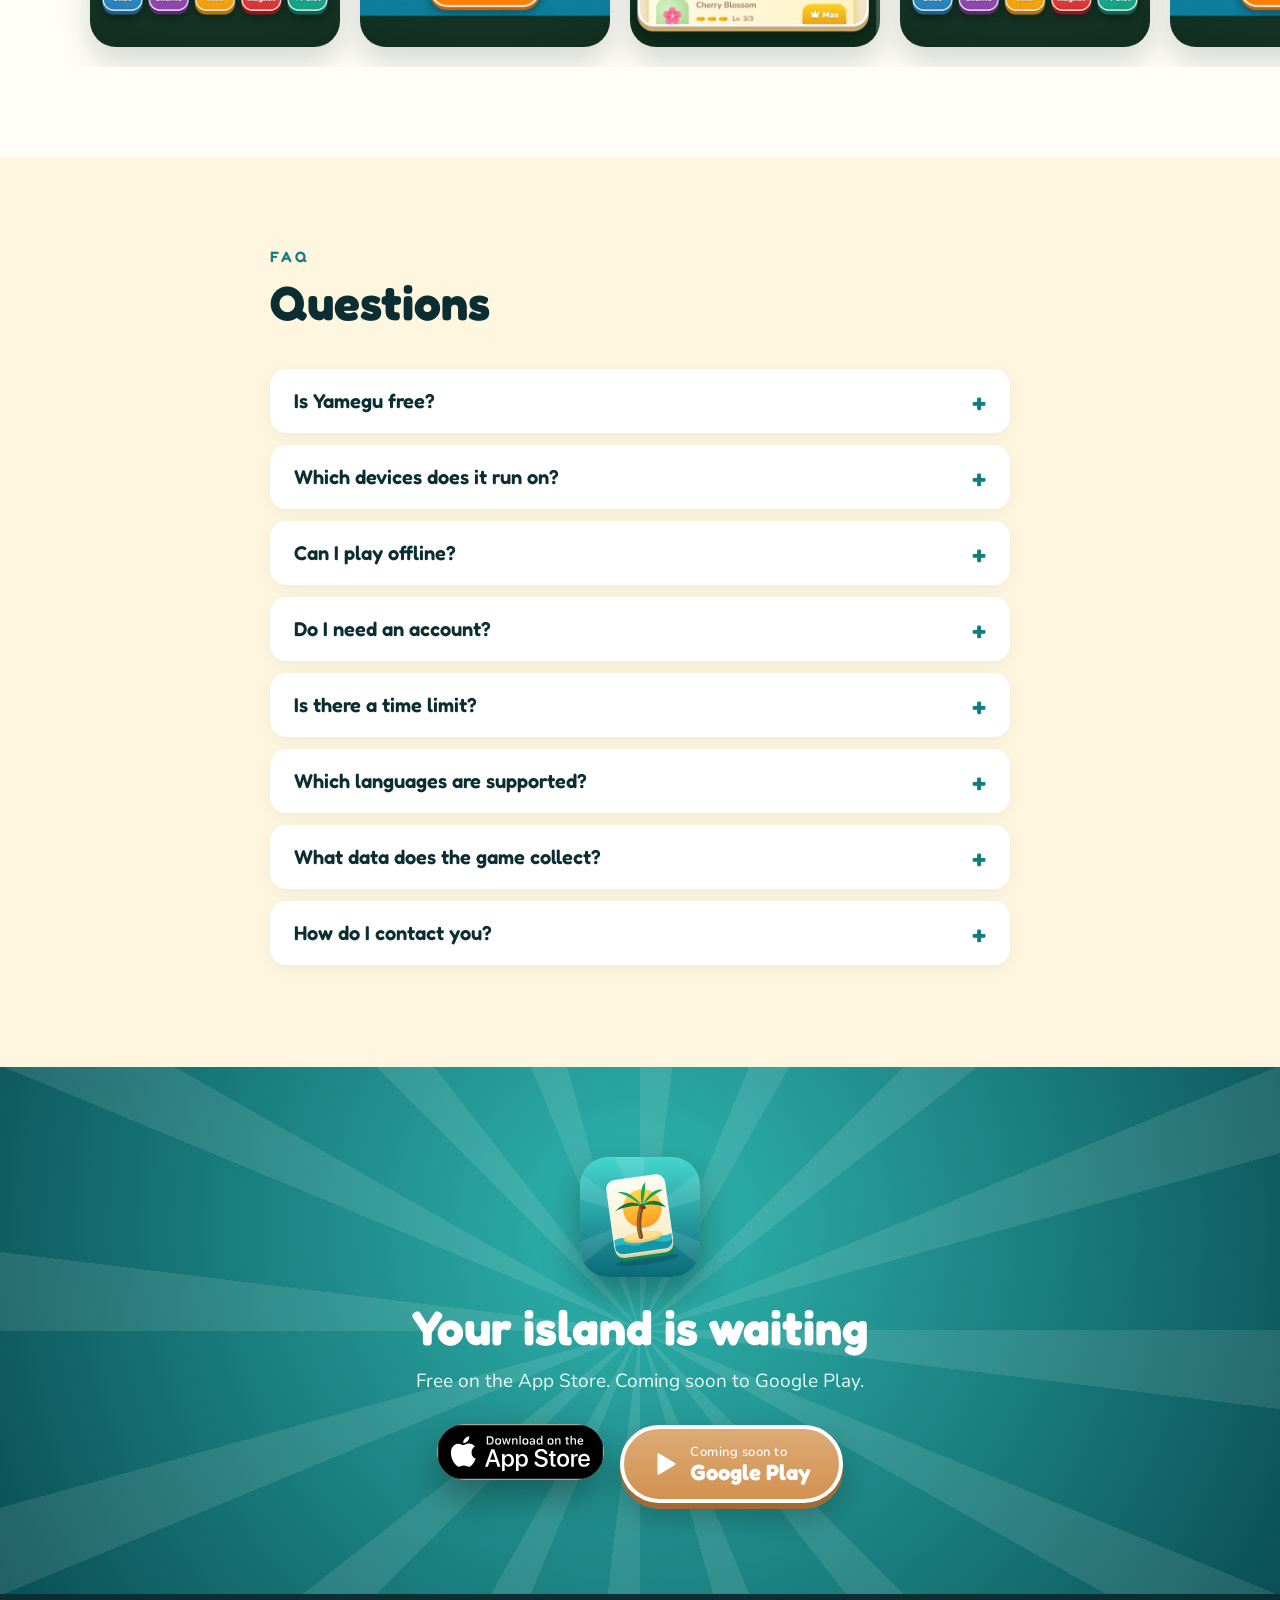
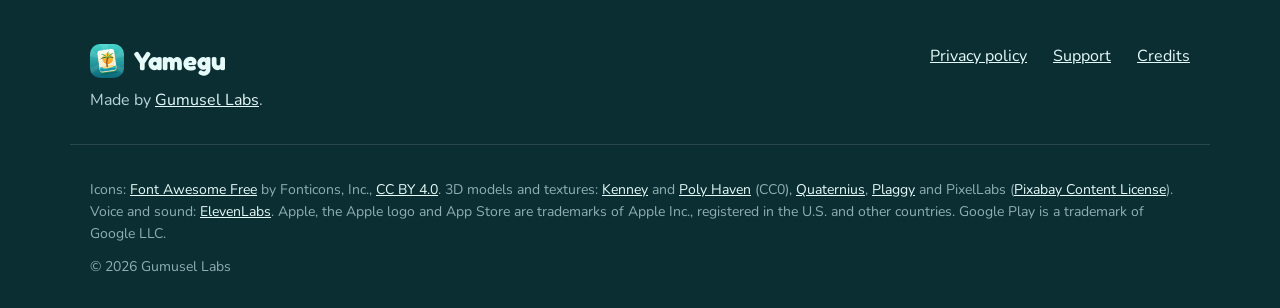
==== commit ecdb6507: "App Store bağlantısı: resmi rozet, üst çubuk düğmesi, SSS ve açıklamalar iPhone için güncellendi Co-" ====
--- a/index.html
+++ b/index.html
@@ -4,12 +4,12 @@
 <meta charset="utf-8">
 <meta name="viewport" content="width=device-width, initial-scale=1">
 <title>Yamegu: Island Mahjong – Match tiles, build your island</title>
-<meta name="description" content="Yamegu: Island Mahjong is a free tile-matching puzzle game for Android. Match big, easy-to-read tiles, earn stars and build your own 3D island, from a little hut to a castle.">
+<meta name="description" content="Yamegu: Island Mahjong is a free tile-matching puzzle game for iPhone and Android. Match big, easy-to-read tiles, earn stars and build your own 3D island, from a little hut to a castle.">
 <link rel="canonical" href="https://www.yamegu.com/">
 <meta property="og:type" content="website">
 <meta property="og:url" content="https://www.yamegu.com/">
 <meta property="og:title" content="Yamegu: Island Mahjong">
-<meta property="og:description" content="Match tiles, earn stars and build your own island. Free on Android.">
+<meta property="og:description" content="Match tiles, earn stars and build your own island. Free on iPhone and Android.">
 <meta property="og:image" content="https://www.yamegu.com/img/og.jpg">
 <meta name="twitter:card" content="summary_large_image">
 <meta name="theme-color" content="#0a4f55">
@@ -22,7 +22,7 @@
 <link rel="stylesheet" href="https://fonts.googleapis.com/css2?family=Fredoka:wght@500;600;700&family=Nunito:wght@400;600;800&display=swap">
 <link rel="stylesheet" href="/style.css?v=1">
 <script type="application/ld+json">
-{"@context":"https://schema.org","@type":"MobileApplication","name":"Yamegu: Island Mahjong","operatingSystem":"Android","applicationCategory":"GameApplication","offers":{"@type":"Offer","price":"0","priceCurrency":"USD"},"author":{"@type":"Organization","name":"Gumusel Labs","url":"https://www.gumusellabs.com"},"image":"https://www.yamegu.com/img/icon_512.png","url":"https://www.yamegu.com/"}
+{"@context":"https://schema.org","@type":"MobileApplication","name":"Yamegu: Island Mahjong","operatingSystem":"iOS, Android","applicationCategory":"GameApplication","offers":{"@type":"Offer","price":"0","priceCurrency":"USD"},"author":{"@type":"Organization","name":"Gumusel Labs","url":"https://www.gumusellabs.com"},"image":"https://www.yamegu.com/img/icon_512.png","url":"https://www.yamegu.com/"}
 </script>
 <script src="/script.js?v=1" defer></script>
 </head>
@@ -37,7 +37,8 @@
       <a href="#trailer">Trailer</a>
       <a href="#faq">FAQ</a>
     </nav>
-    <a class="btn btn-play btn-sm" data-play href="https://play.google.com/store/apps/details?id=com.yamegu.mahjong"><span data-play-label>Google Play</span></a>
+    <a class="btn btn-play btn-sm" href="https://apps.apple.com/app/id6823374237"><span>App Store</span></a>
+    <a class="btn btn-play btn-sm" data-play data-play-head href="https://play.google.com/store/apps/details?id=com.yamegu.mahjong"><span data-play-label>Google Play</span></a>
   </div>
 </header>
 
@@ -51,6 +52,7 @@
         <h1>Match tiles.<br><span>Build your island.</span></h1>
         <p class="lead">A relaxing mahjong puzzle with big, easy-to-read tiles. Clear levels, earn stars and turn a tiny hut into a castle on your very own 3D island.</p>
         <div class="hero-cta">
+          <a class="as-badge" href="https://apps.apple.com/app/id6823374237"><img src="/img/app-store-badge.svg" alt="Download on the App Store" width="168" height="56"></a>
           <a class="btn btn-play" data-play href="https://play.google.com/store/apps/details?id=com.yamegu.mahjong">
             <svg viewBox="0 0 24 24" width="26" height="26" aria-hidden="true"><path fill="currentColor" d="M5 3.2v17.6c0 .8.9 1.3 1.6.9l14.6-8.8c.7-.4.7-1.4 0-1.8L6.6 2.3C5.9 1.9 5 2.4 5 3.2z"/></svg>
             <span><small data-play-small>Get it on</small><b data-play-label>Google Play</b></span>
@@ -180,7 +182,7 @@
     <div class="container">
       <p class="kicker">Trailer</p>
       <h2>See Yamegu in 20 seconds</h2>
-      <div class="yt" data-yt="n39gB0CSbSQ">
+      <div class="yt" data-yt="sfh1LNbD5ms">
         <button type="button" aria-label="Play the trailer (loads YouTube)">
           <img src="/img/trailer.jpg" alt="" width="1280" height="720" loading="lazy">
           <span class="yt-play" aria-hidden="true"><svg viewBox="0 0 24 24" width="40" height="40"><path fill="currentColor" d="M8 5.5v13c0 .8.9 1.3 1.5.8l10-6.5c.6-.4.6-1.2 0-1.6l-10-6.5C8.9 4.2 8 4.7 8 5.5z"/></svg></span>
@@ -212,12 +214,12 @@
       <p class="kicker">FAQ</p>
       <h2>Questions</h2>
       <details><summary>Is Yamegu free?</summary><p>Yes. The game is free to download and play. It shows ads, and some optional rewards come from watching a short video. There are no in-app purchases.</p></details>
-      <details><summary>Which devices does it run on?</summary><p>Android devices running Android 7.0 or newer. An iPhone version is not available yet.</p></details>
+      <details><summary>Which devices does it run on?</summary><p>iPhone with iOS 15 or newer, and Android devices running Android 7.0 or newer. The iPhone version is on the App Store now; the Google Play version is coming soon.</p></details>
       <details><summary>Can I play offline?</summary><p>Yes. Levels, the island and your progress all work without a connection. Ads and video rewards need the internet.</p></details>
       <details><summary>Do I need an account?</summary><p>No. There is no sign-up. Your progress is saved on your device, so uninstalling the game deletes it.</p></details>
       <details><summary>Is there a time limit?</summary><p>No. The clock only affects how many stars you earn. Take your time and you will still finish every level with at least one star.</p></details>
       <details><summary>Which languages are supported?</summary><p>English, Turkish, German, Spanish, Russian and Simplified Chinese.</p></details>
-      <details><summary>What data does the game collect?</summary><p>Ads (Google AdMob) and analytics (Google Analytics for Firebase) use your device's advertising ID and basic device information. The details are in our <a href="/privacy/">privacy policy</a>.</p></details>
+      <details><summary>What data does the game collect?</summary><p>Ads (Google AdMob) and analytics (Google Analytics for Firebase) use your device's advertising ID and basic device information. The weekly leaderboard is optional: if you choose a nickname, your nickname, weekly points and level are stored on our servers and shown to other players. The details are in our <a href="/privacy/">privacy policy</a>.</p></details>
       <details><summary>How do I contact you?</summary><p>Email us at <a href="mailto:support@gumusellabs.com">support@gumusellabs.com</a>. We read every message.</p></details>
     </div>
   </section>
@@ -228,11 +230,14 @@
     <div class="container cta-in">
       <img src="/img/icon.svg" alt="" width="120" height="120">
       <h2>Your island is waiting</h2>
-      <p data-play-note>Coming soon to Google Play. Free to play.</p>
+      <p data-play-note>Free on the App Store. Coming soon to Google Play.</p>
+      <div class="store-row">
+      <a class="as-badge" href="https://apps.apple.com/app/id6823374237"><img src="/img/app-store-badge.svg" alt="Download on the App Store" width="168" height="56"></a>
       <a class="btn btn-play" data-play href="https://play.google.com/store/apps/details?id=com.yamegu.mahjong">
         <svg viewBox="0 0 24 24" width="26" height="26" aria-hidden="true"><path fill="currentColor" d="M5 3.2v17.6c0 .8.9 1.3 1.6.9l14.6-8.8c.7-.4.7-1.4 0-1.8L6.6 2.3C5.9 1.9 5 2.4 5 3.2z"/></svg>
         <span><small data-play-small>Get it on</small><b data-play-label>Google Play</b></span>
       </a>
+      </div>
     </div>
   </section>
 </main>
@@ -250,7 +255,7 @@
     </nav>
   </div>
   <div class="container credits" id="credits">
-    <p>Icons: <a href="https://fontawesome.com">Font Awesome Free</a> by Fonticons, Inc., <a href="https://creativecommons.org/licenses/by/4.0/">CC BY 4.0</a>. 3D models and textures: <a href="https://kenney.nl">Kenney</a> and <a href="https://polyhaven.com">Poly Haven</a> (CC0), <a href="https://quaternius.com">Quaternius</a>, <a href="https://plaggy.net">Plaggy</a> and PixelLabs (<a href="https://pixabay.com/service/license-summary/">Pixabay Content License</a>). Voice and sound: <a href="https://elevenlabs.io">ElevenLabs</a>. Google Play is a trademark of Google LLC.</p>
+    <p>Icons: <a href="https://fontawesome.com">Font Awesome Free</a> by Fonticons, Inc., <a href="https://creativecommons.org/licenses/by/4.0/">CC BY 4.0</a>. 3D models and textures: <a href="https://kenney.nl">Kenney</a> and <a href="https://polyhaven.com">Poly Haven</a> (CC0), <a href="https://quaternius.com">Quaternius</a>, <a href="https://plaggy.net">Plaggy</a> and PixelLabs (<a href="https://pixabay.com/service/license-summary/">Pixabay Content License</a>). Voice and sound: <a href="https://elevenlabs.io">ElevenLabs</a>. Apple, the Apple logo and App Store are trademarks of Apple Inc., registered in the U.S. and other countries. Google Play is a trademark of Google LLC.</p>
     <p>&copy; 2026 Gumusel Labs</p>
   </div>
 </footer>
--- a/style.css
+++ b/style.css
@@ -36,6 +36,10 @@
 .btn-play small { font: 600 13px var(--body); letter-spacing: .5px; opacity: .95; }
 .btn-play b { font-weight: 700; font-size: 22px; }
 .btn-play.btn-sm { padding: 8px 18px; font-size: 16px; border-width: 3px; box-shadow: 0 4px 0 var(--orange-dark); }
+.as-badge { display: inline-flex; transition: transform .15s; }
+.as-badge:hover { transform: translateY(-2px); }
+.as-badge img { display: block; height: 56px; width: auto; }
+.store-row { display: flex; flex-wrap: wrap; gap: 16px; align-items: center; justify-content: center; }
 .btn-play[aria-disabled="true"] { filter: saturate(.55); cursor: default; }
 .btn-play[aria-disabled="true"]:hover { transform: none; }
 .btn-ghost { color: #fff; border: 3px solid rgba(255,255,255,.75); }
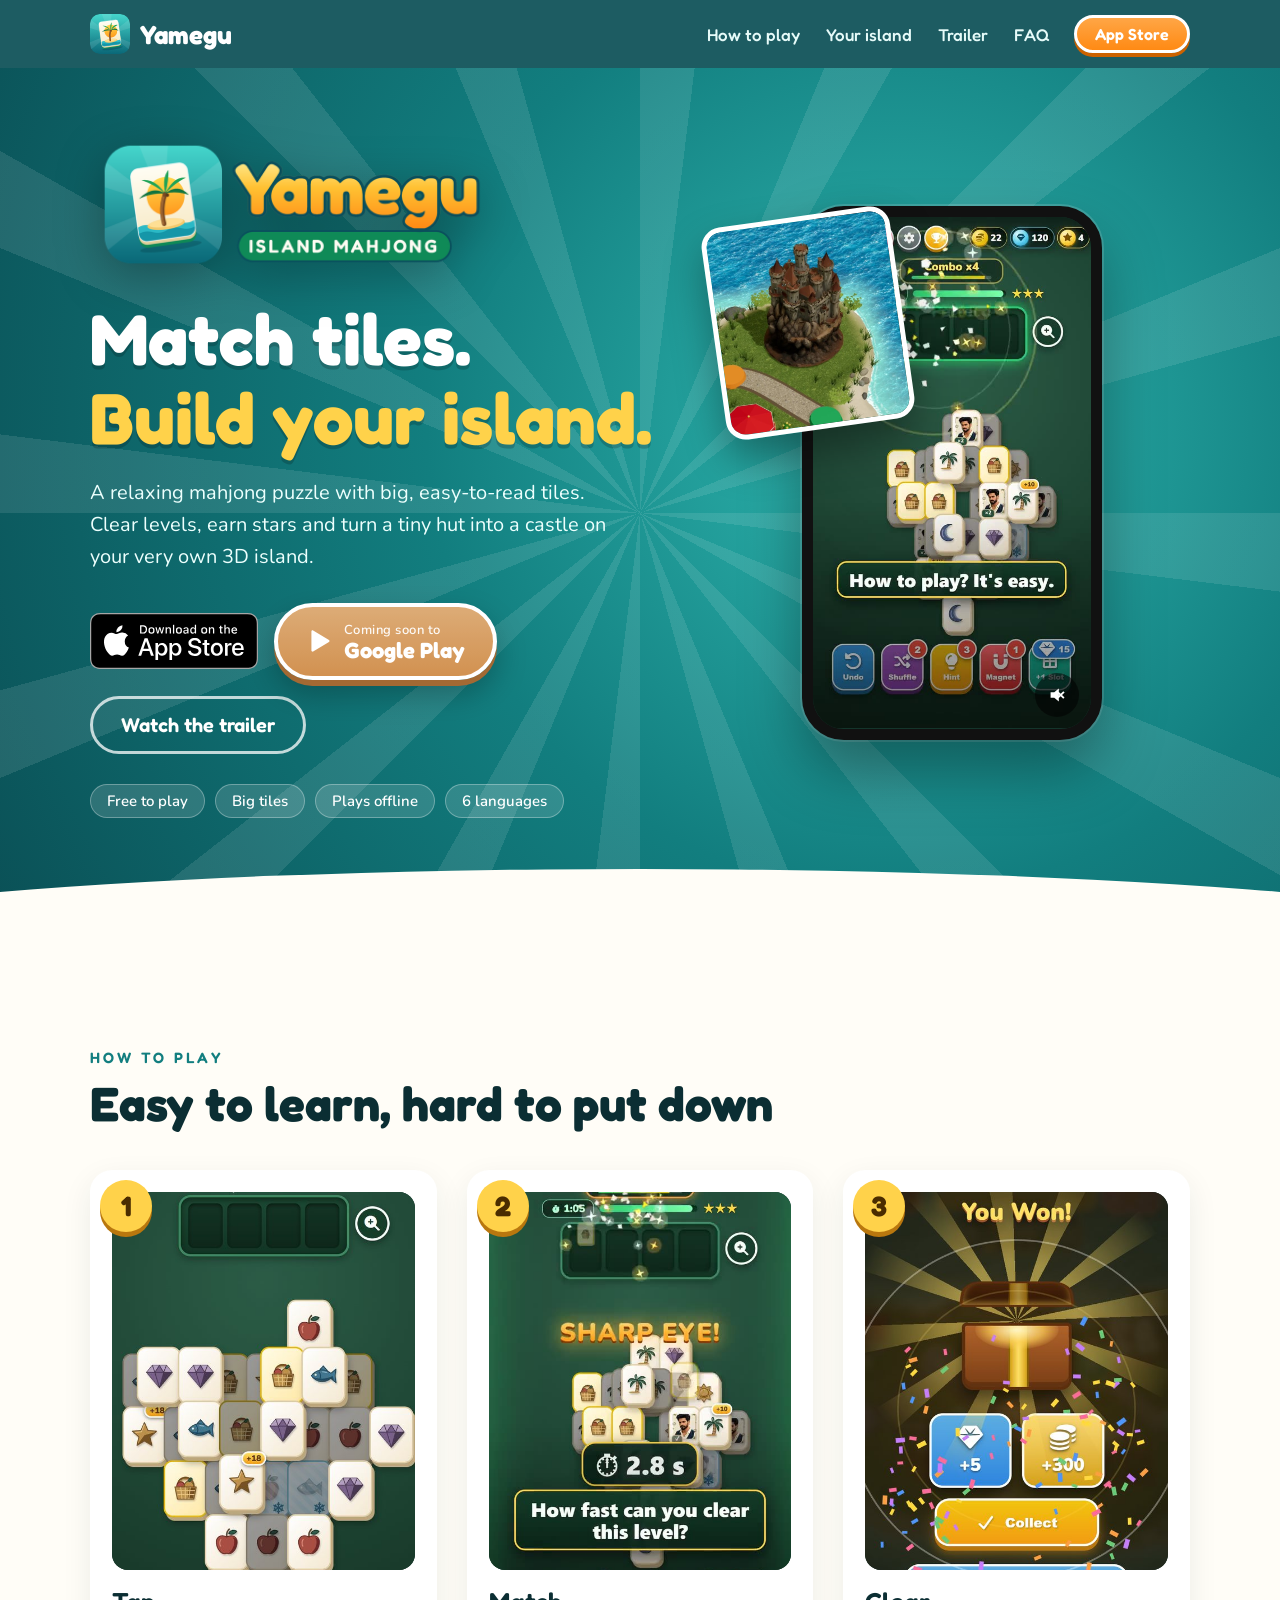
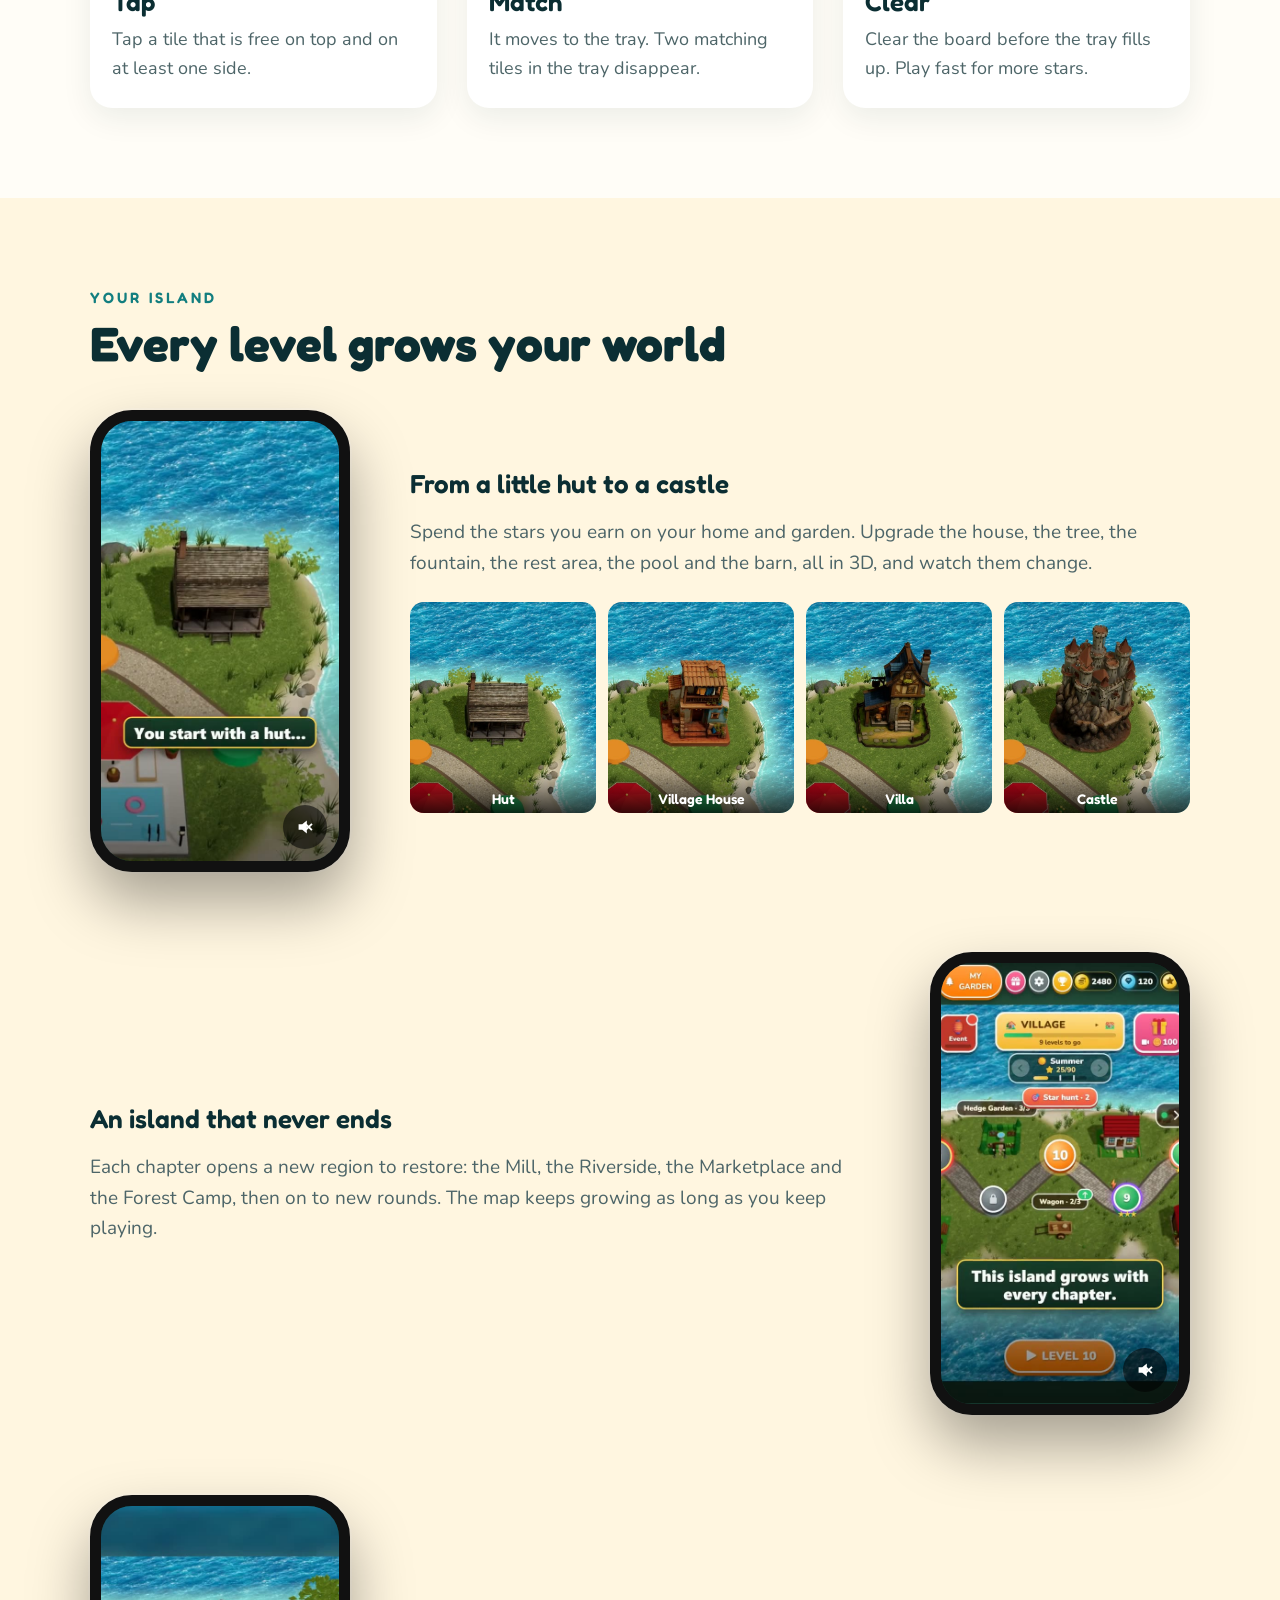
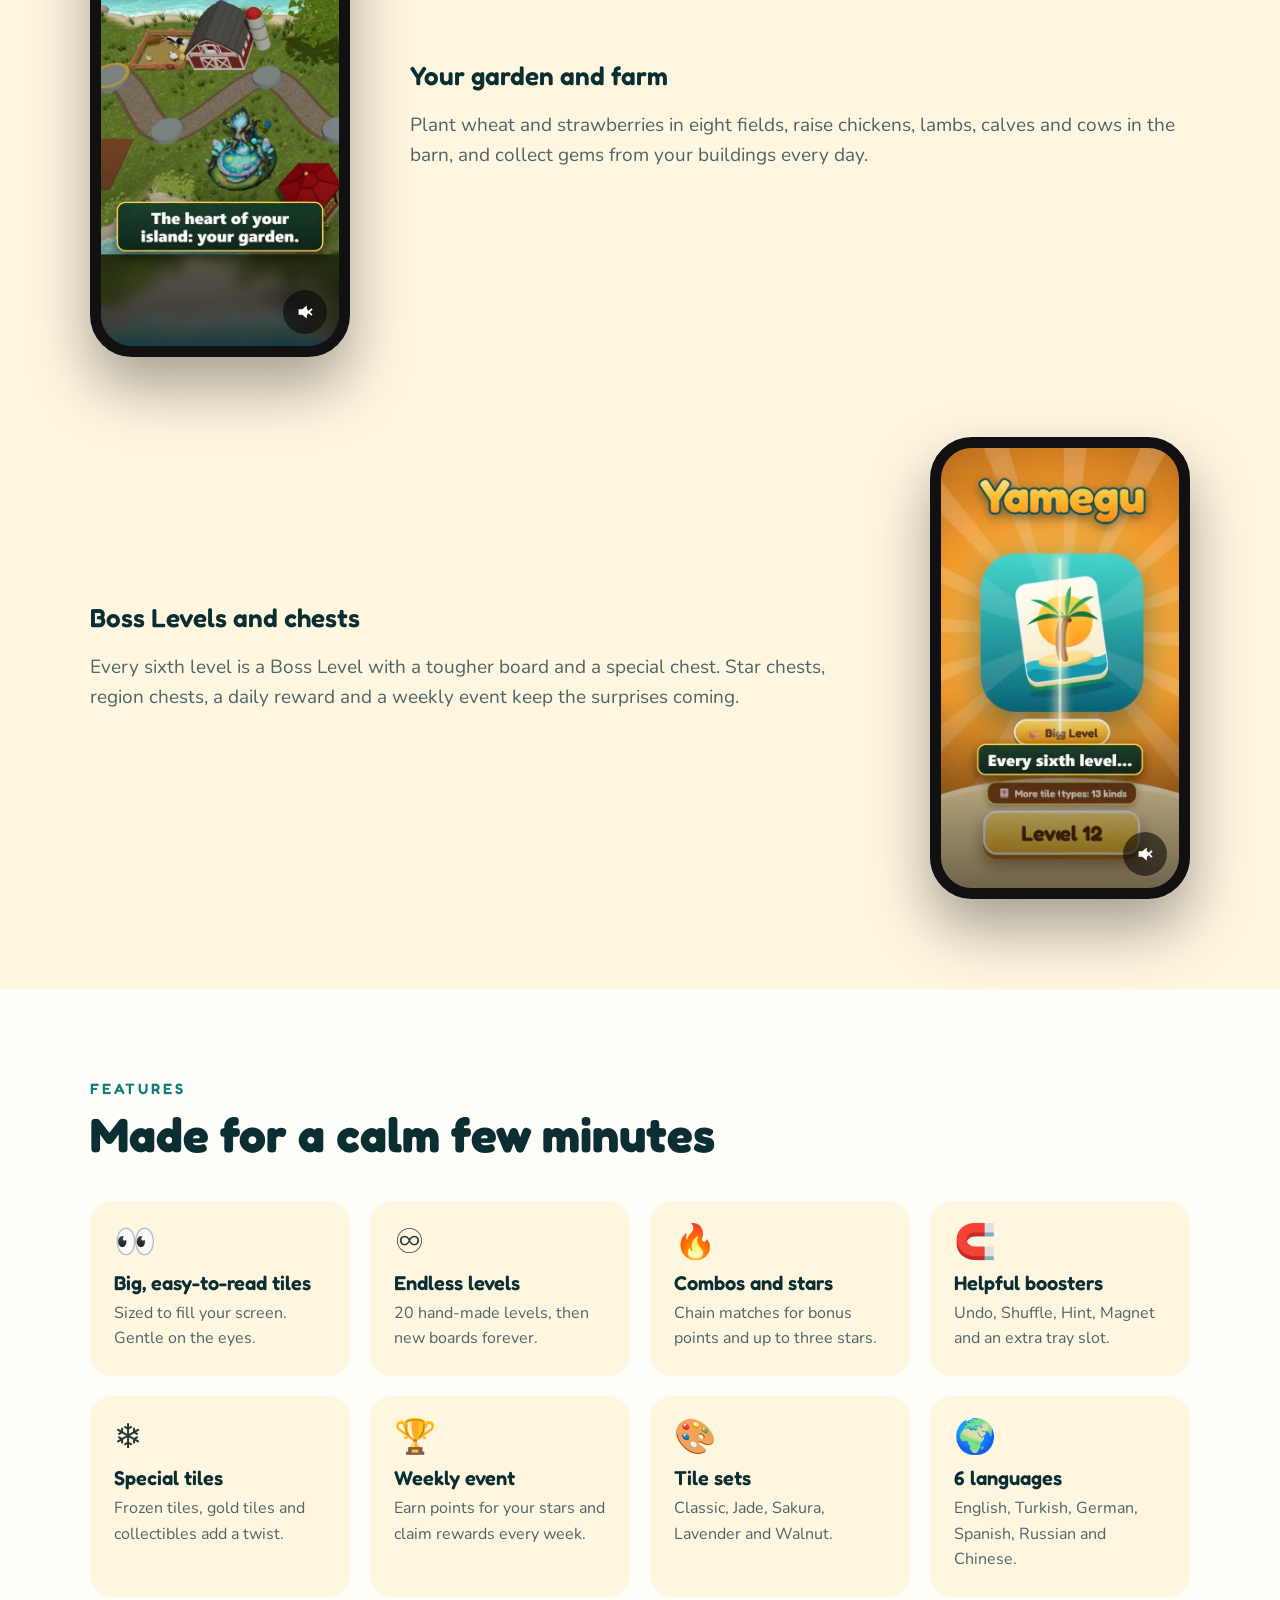
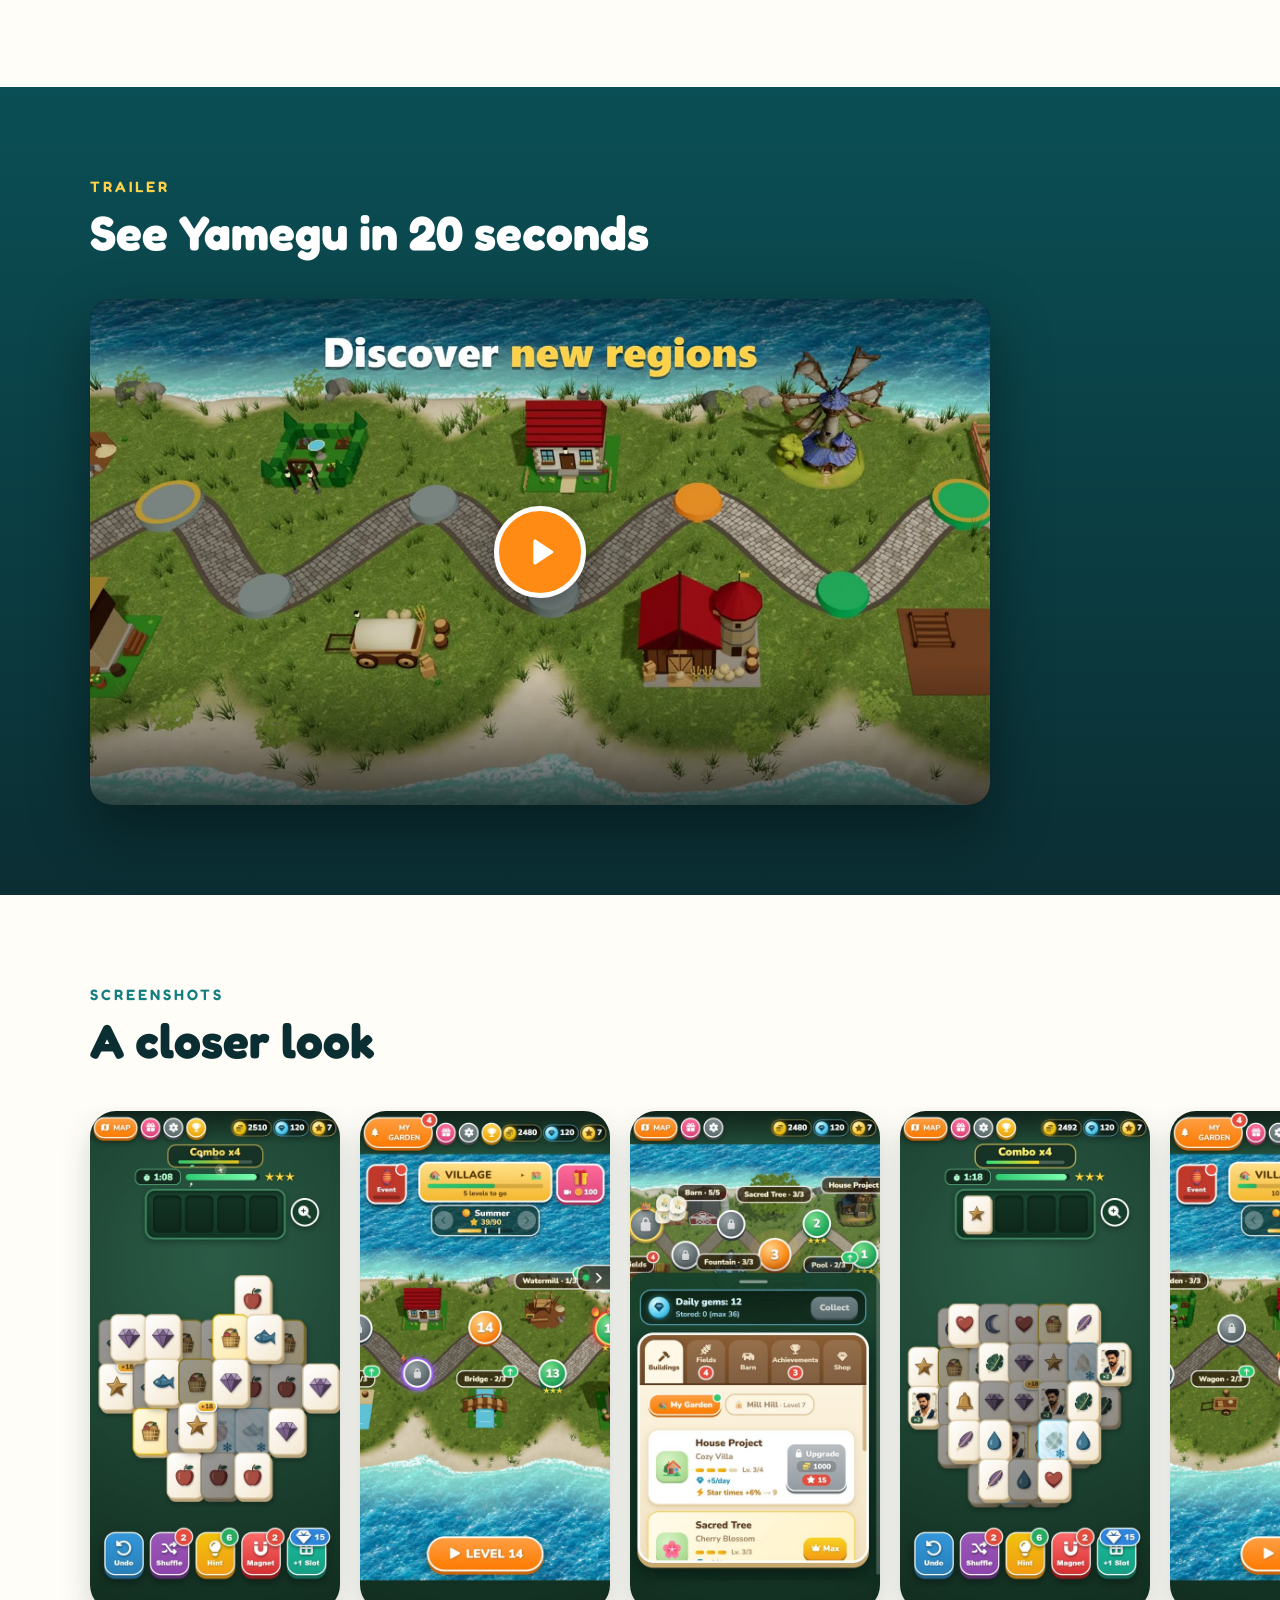
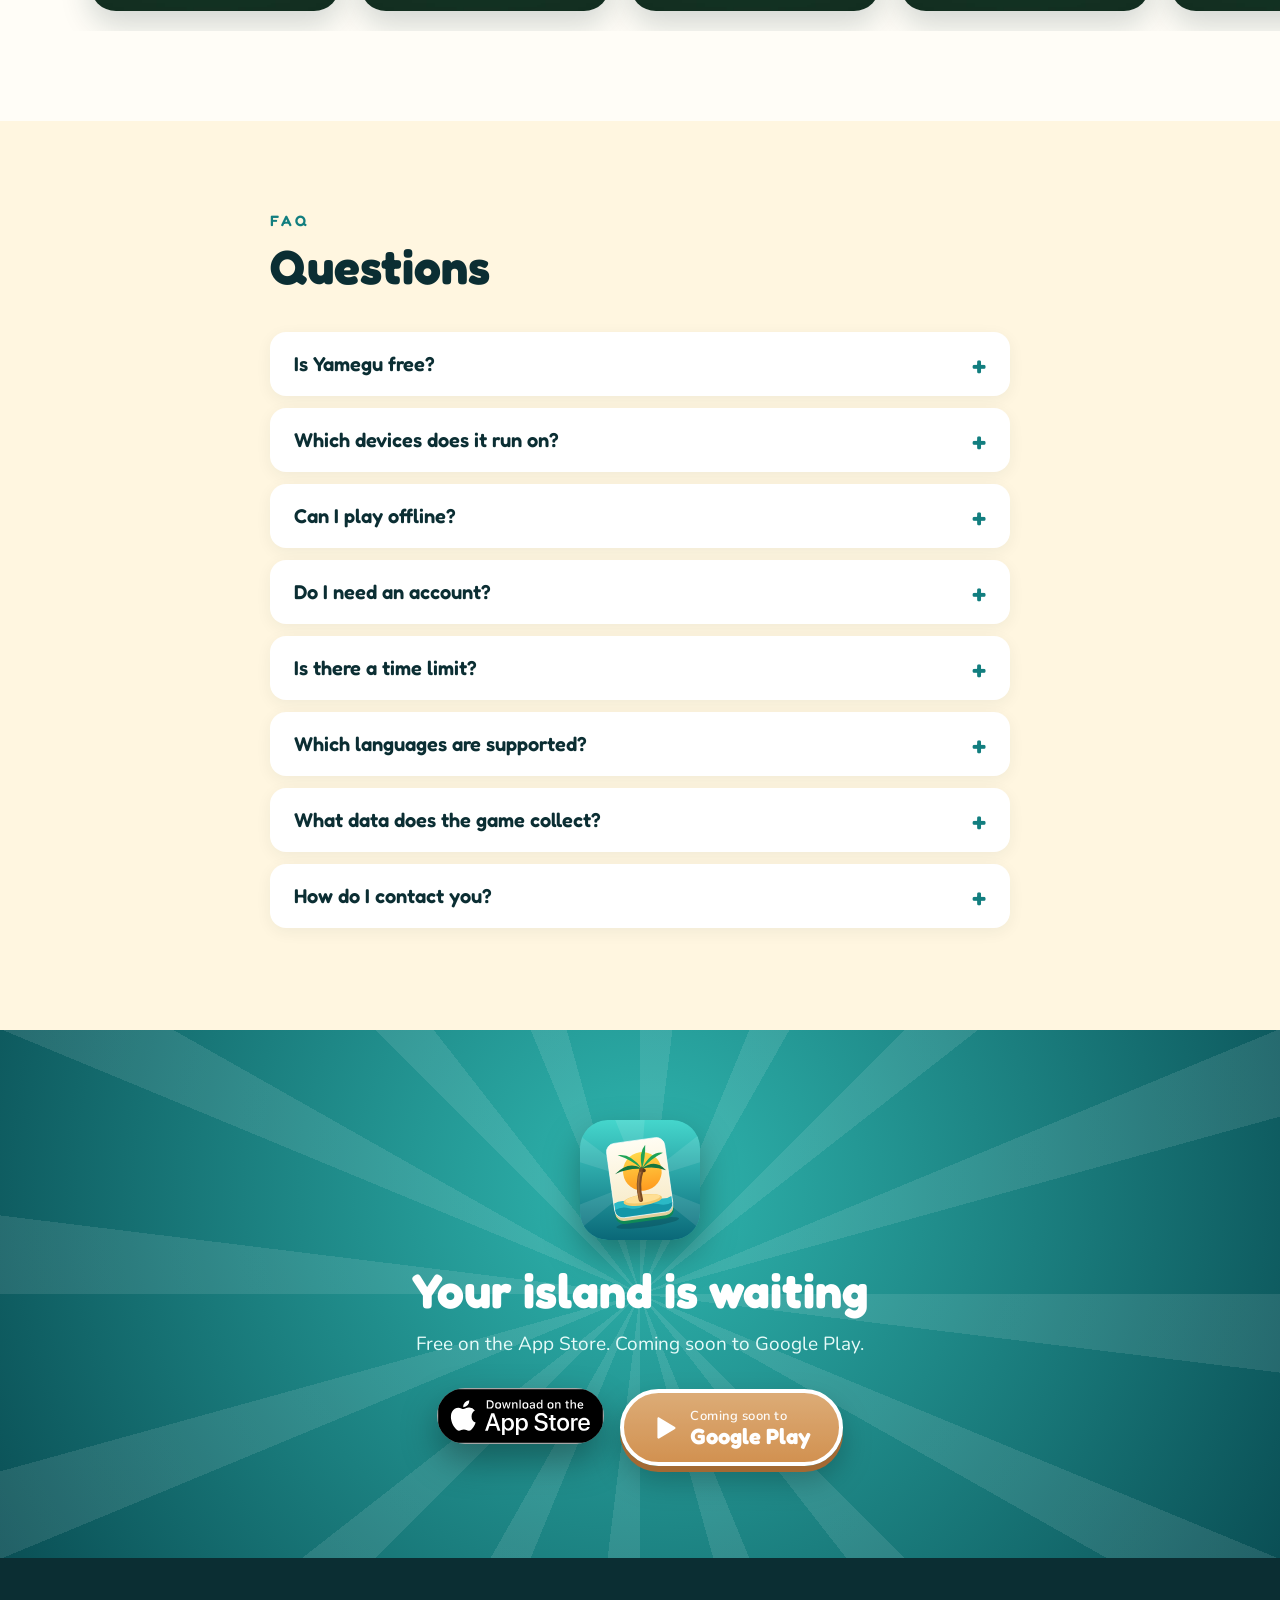
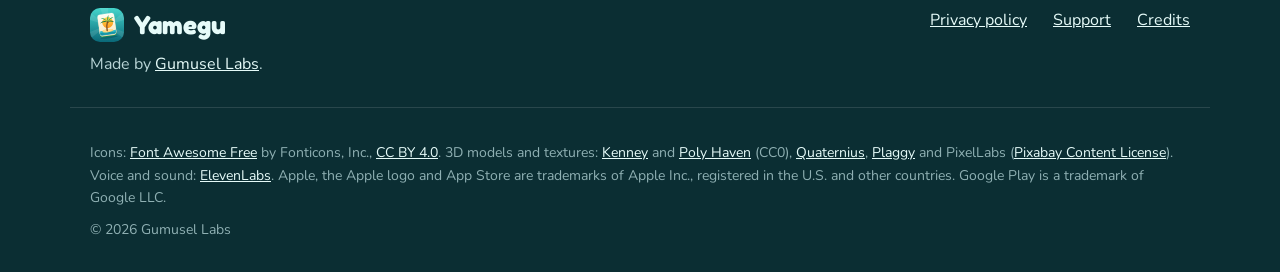
==== commit cf0aed8b: "Görseller ve videolar güncel oyundan: ekran görüntüleri, evler, oynanış videoları, yeni fragman (sit" ====
--- a/index.html
+++ b/index.html
@@ -88,7 +88,7 @@
           <p>Tap a tile that is free on top and on at least one side.</p>
         </li>
         <li>
-          <div class="shot"><video data-auto muted loop playsinline preload="none" poster="/media/r04.jpg" aria-label="Matching tiles in the tray"><source src="/media/r04.mp4" type="video/mp4"></video></div>
+          <div class="shot"><video data-auto muted loop playsinline preload="none" poster="/media/r09.jpg" aria-label="Matching tiles while the clock runs"><source src="/media/r09.mp4" type="video/mp4"></video></div>
           <span class="num">2</span><h3>Match</h3>
           <p>It moves to the tray. Two matching tiles in the tray disappear.</p>
         </li>
@@ -182,12 +182,11 @@
     <div class="container">
       <p class="kicker">Trailer</p>
       <h2>See Yamegu in 20 seconds</h2>
-      <div class="yt" data-yt="sfh1LNbD5ms">
-        <button type="button" aria-label="Play the trailer (loads YouTube)">
+      <div class="yt" data-video="/media/trailer.mp4">
+        <button type="button" aria-label="Play the trailer">
           <img src="/img/trailer.jpg" alt="" width="1280" height="720" loading="lazy">
           <span class="yt-play" aria-hidden="true"><svg viewBox="0 0 24 24" width="40" height="40"><path fill="currentColor" d="M8 5.5v13c0 .8.9 1.3 1.5.8l10-6.5c.6-.4.6-1.2 0-1.6l-10-6.5C8.9 4.2 8 4.7 8 5.5z"/></svg></span>
         </button>
-        <p class="yt-note">Playing the video loads it from YouTube.</p>
       </div>
     </div>
   </section>
--- a/style.css
+++ b/style.css
@@ -115,7 +115,7 @@
 
 /* Fragman (tıklanınca YouTube yüklenir) */
 .yt { max-width: 900px; }
-.yt button, .yt iframe { display: block; width: 100%; aspect-ratio: 16 / 9; border: 0; border-radius: var(--radius); overflow: hidden; padding: 0; cursor: pointer; position: relative; background: #000; box-shadow: 0 24px 60px rgba(0,0,0,.4); }
+.yt button, .yt iframe, .yt video { display: block; width: 100%; aspect-ratio: 16 / 9; border: 0; border-radius: var(--radius); overflow: hidden; padding: 0; cursor: pointer; position: relative; background: #000; box-shadow: 0 24px 60px rgba(0,0,0,.4); }
 .yt button img { width: 100%; height: 100% !important; object-fit: cover; transition: transform .3s; }
 .yt button:hover img { transform: scale(1.03); }
 .yt-play { position: absolute; inset: 0; margin: auto; width: 92px; height: 92px; border-radius: 50%; background: var(--orange); color: #fff; display: grid; place-items: center; border: 5px solid #fff; box-shadow: 0 10px 30px rgba(0,0,0,.4); }
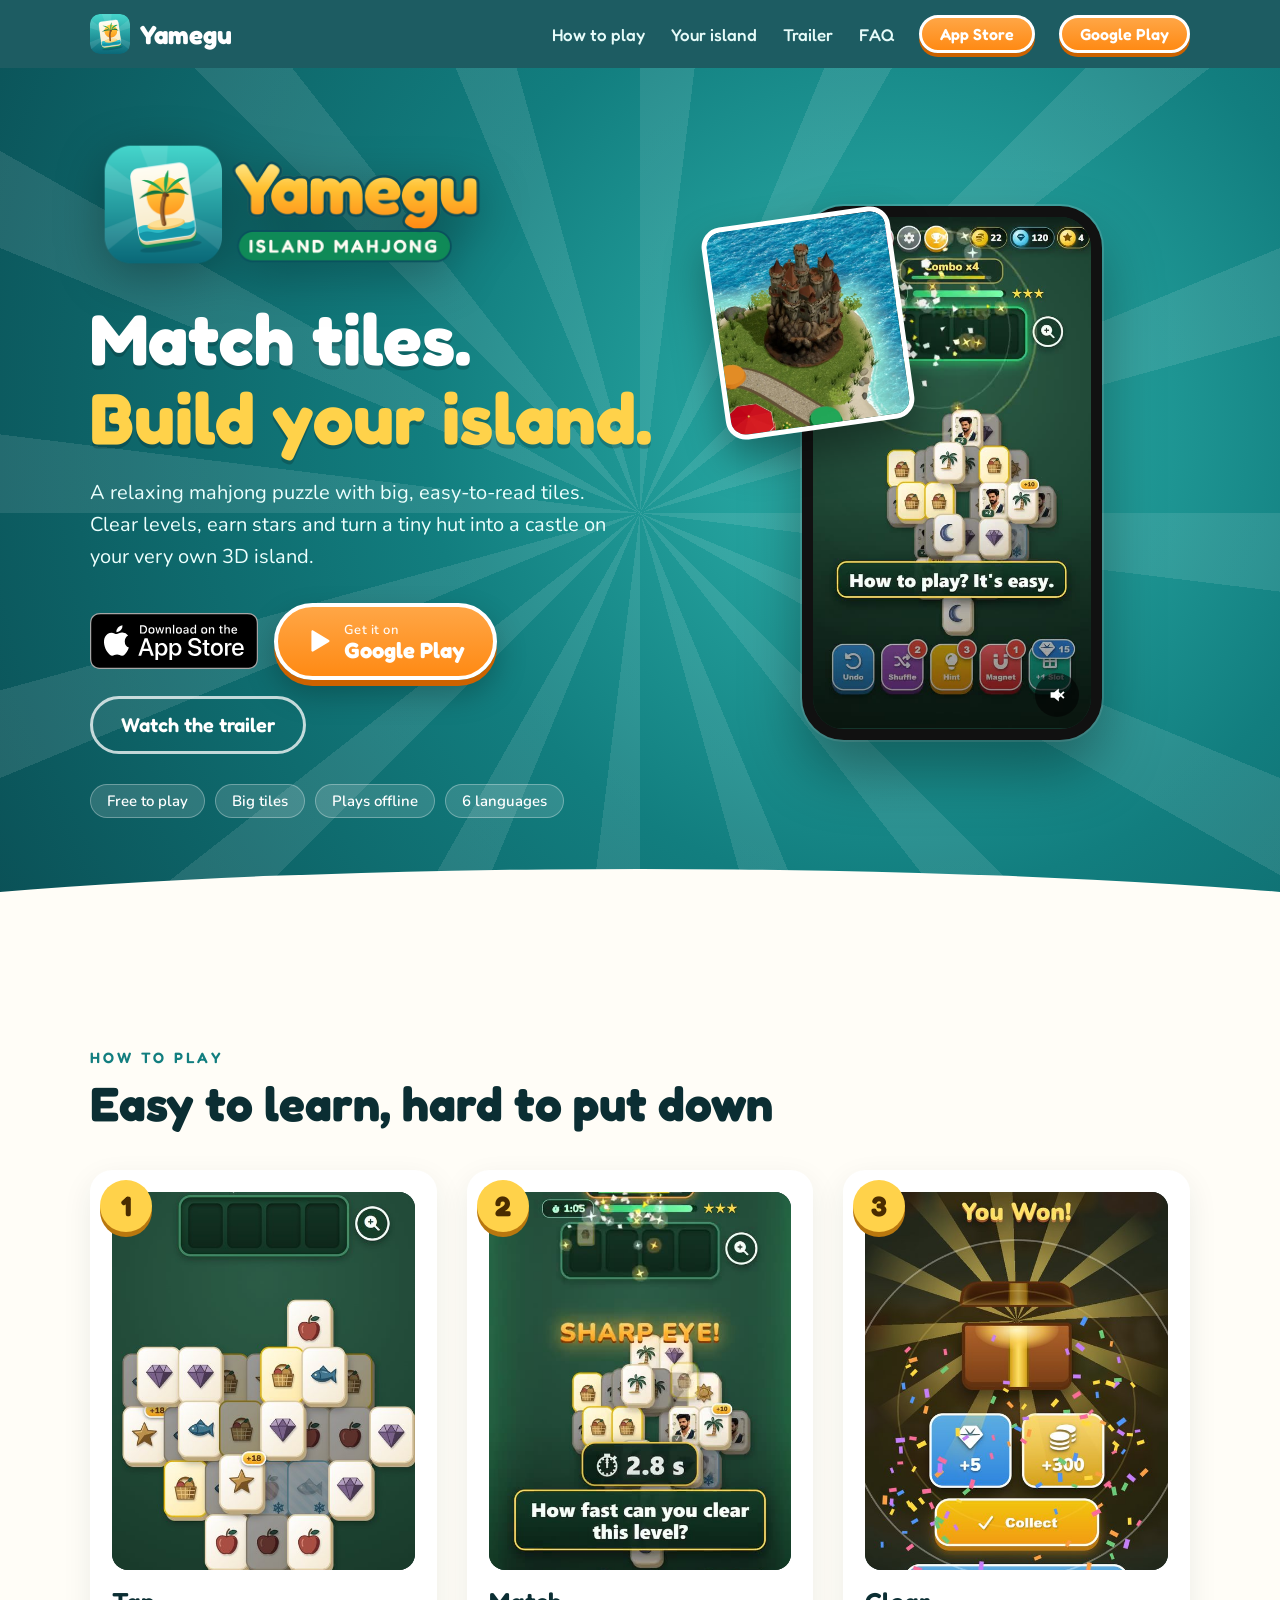
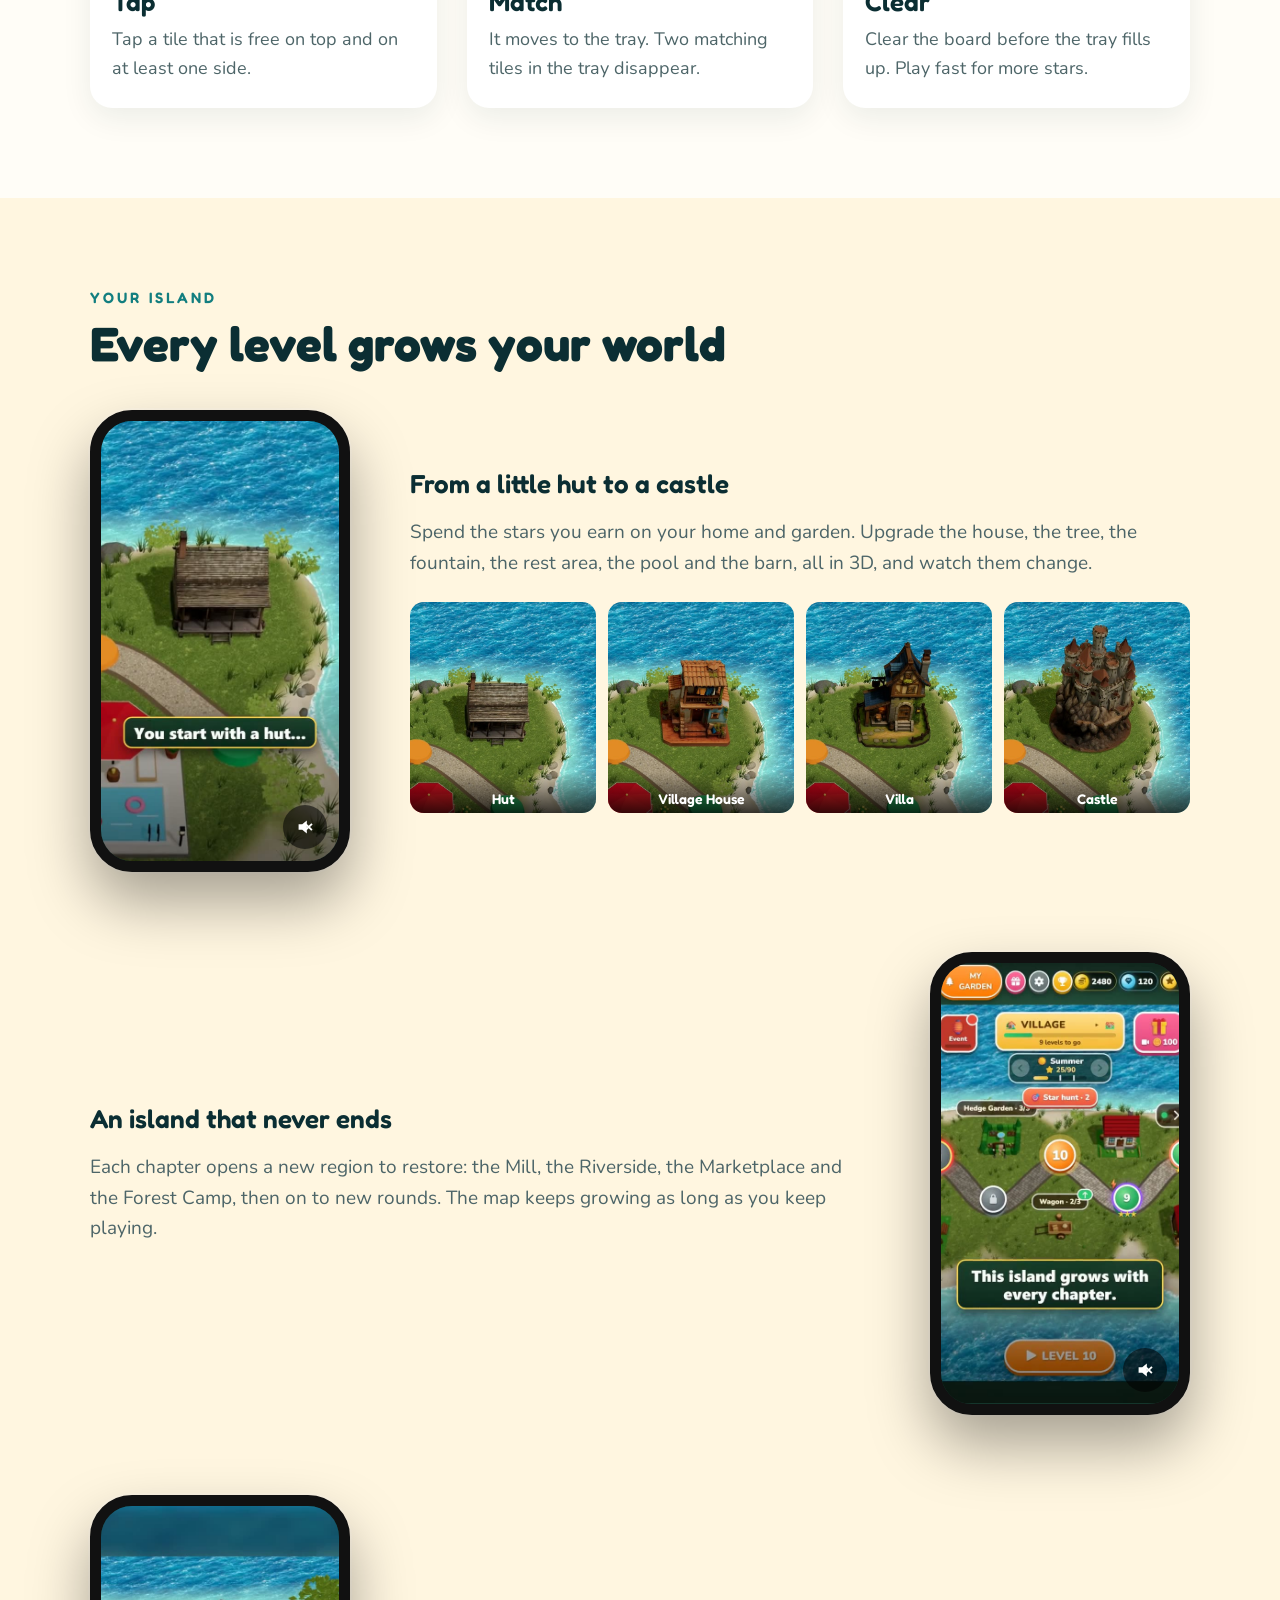
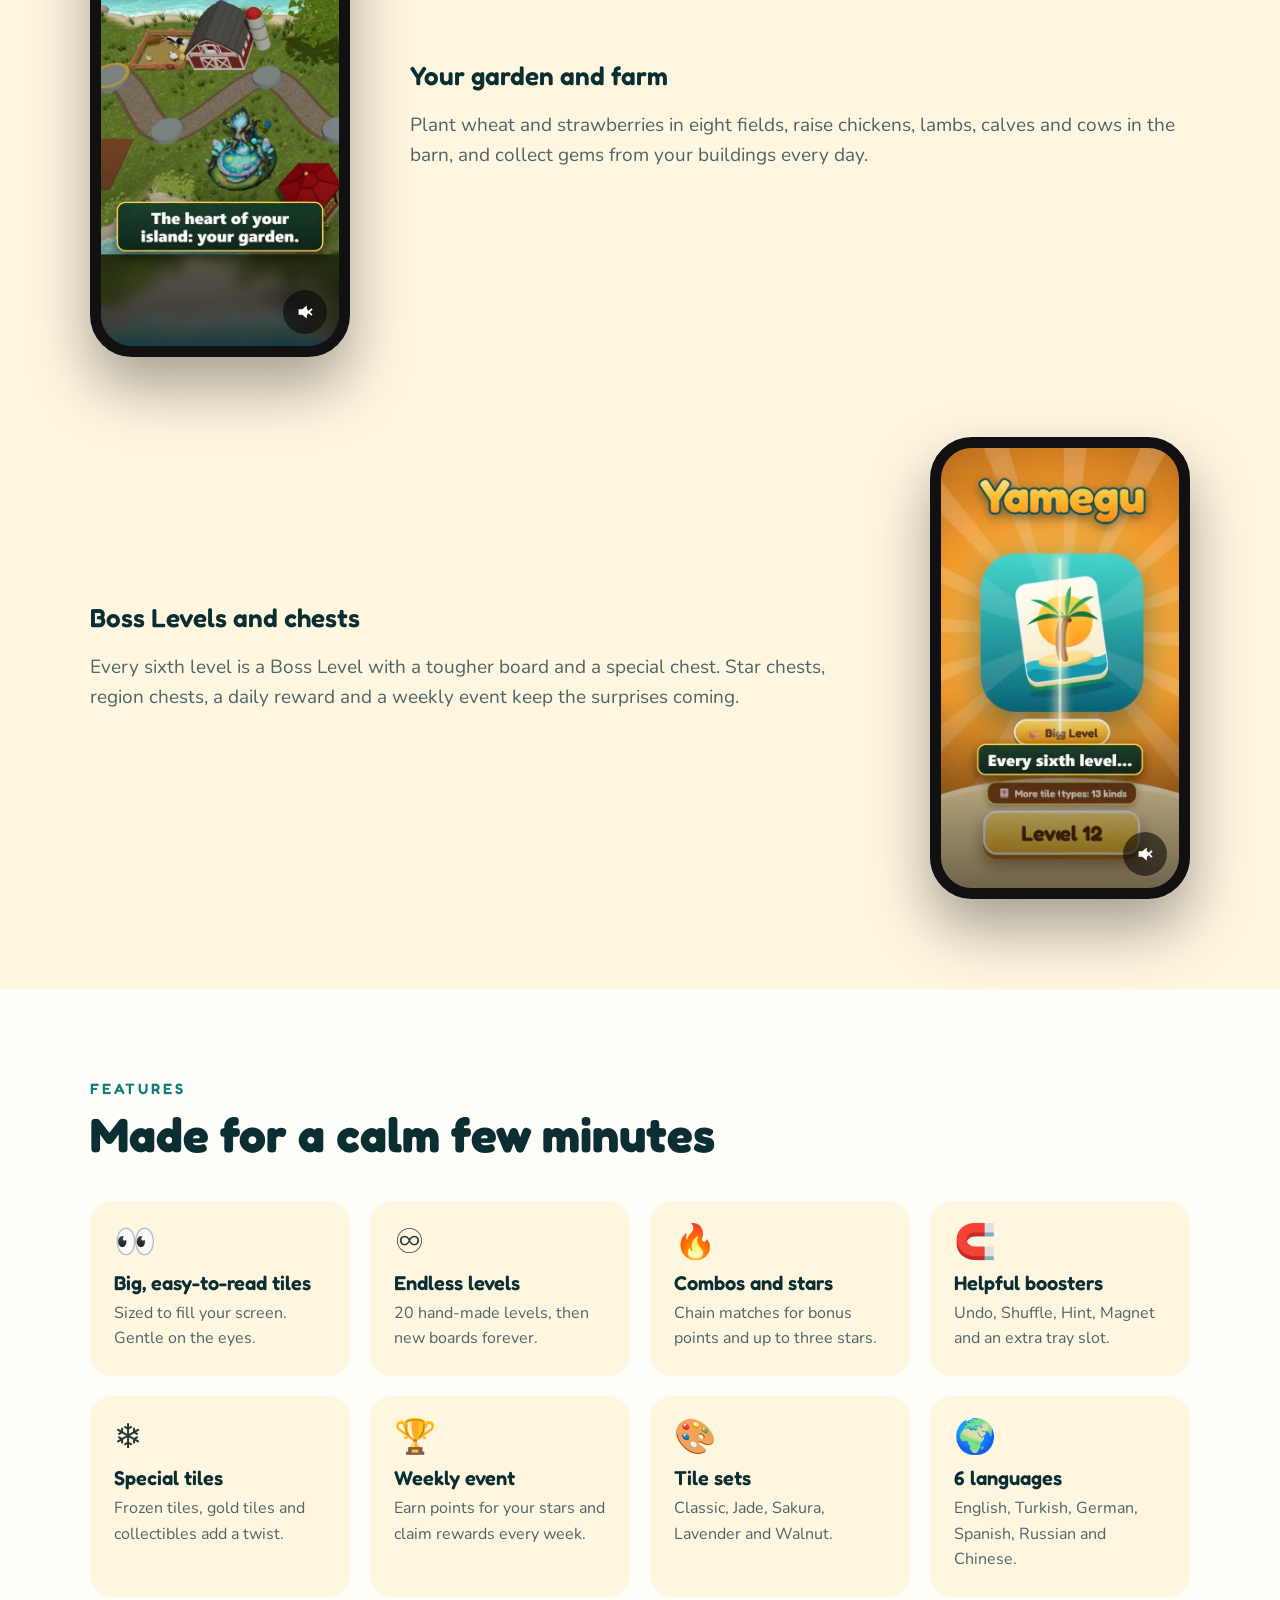
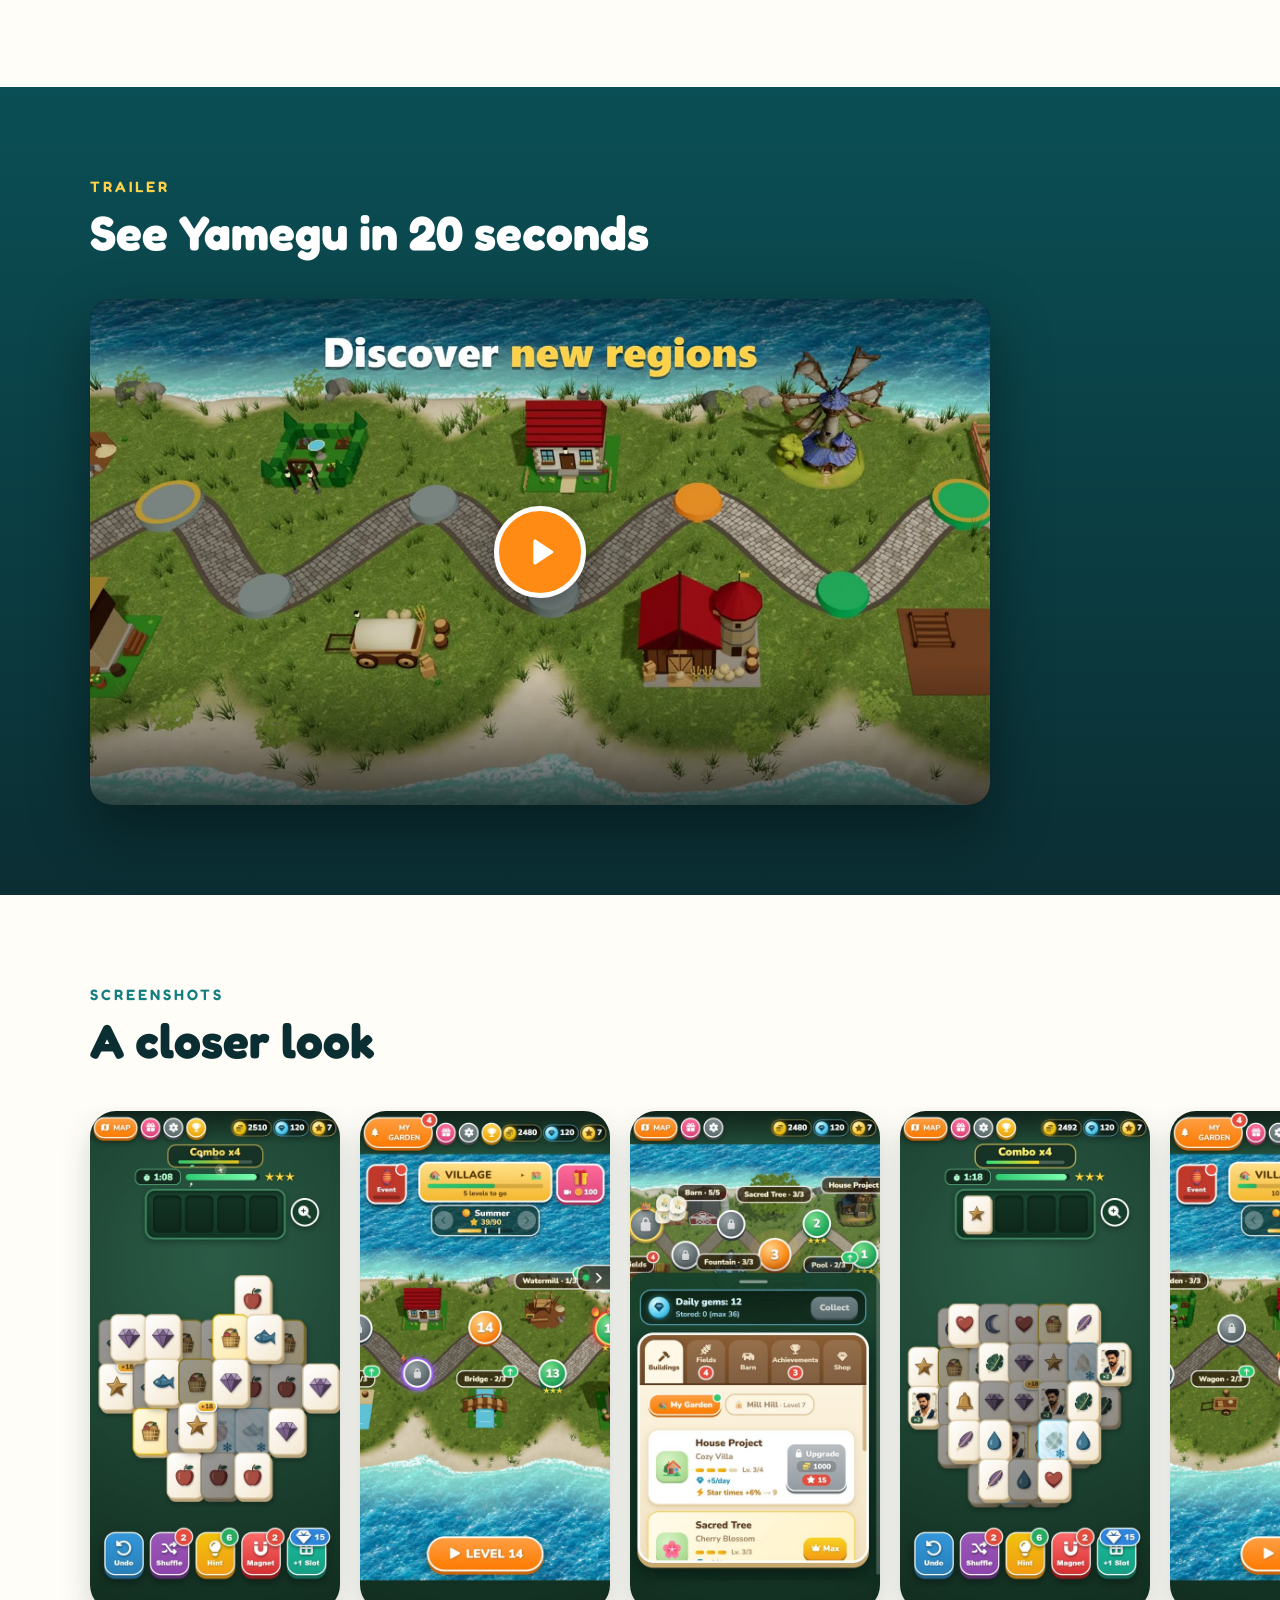
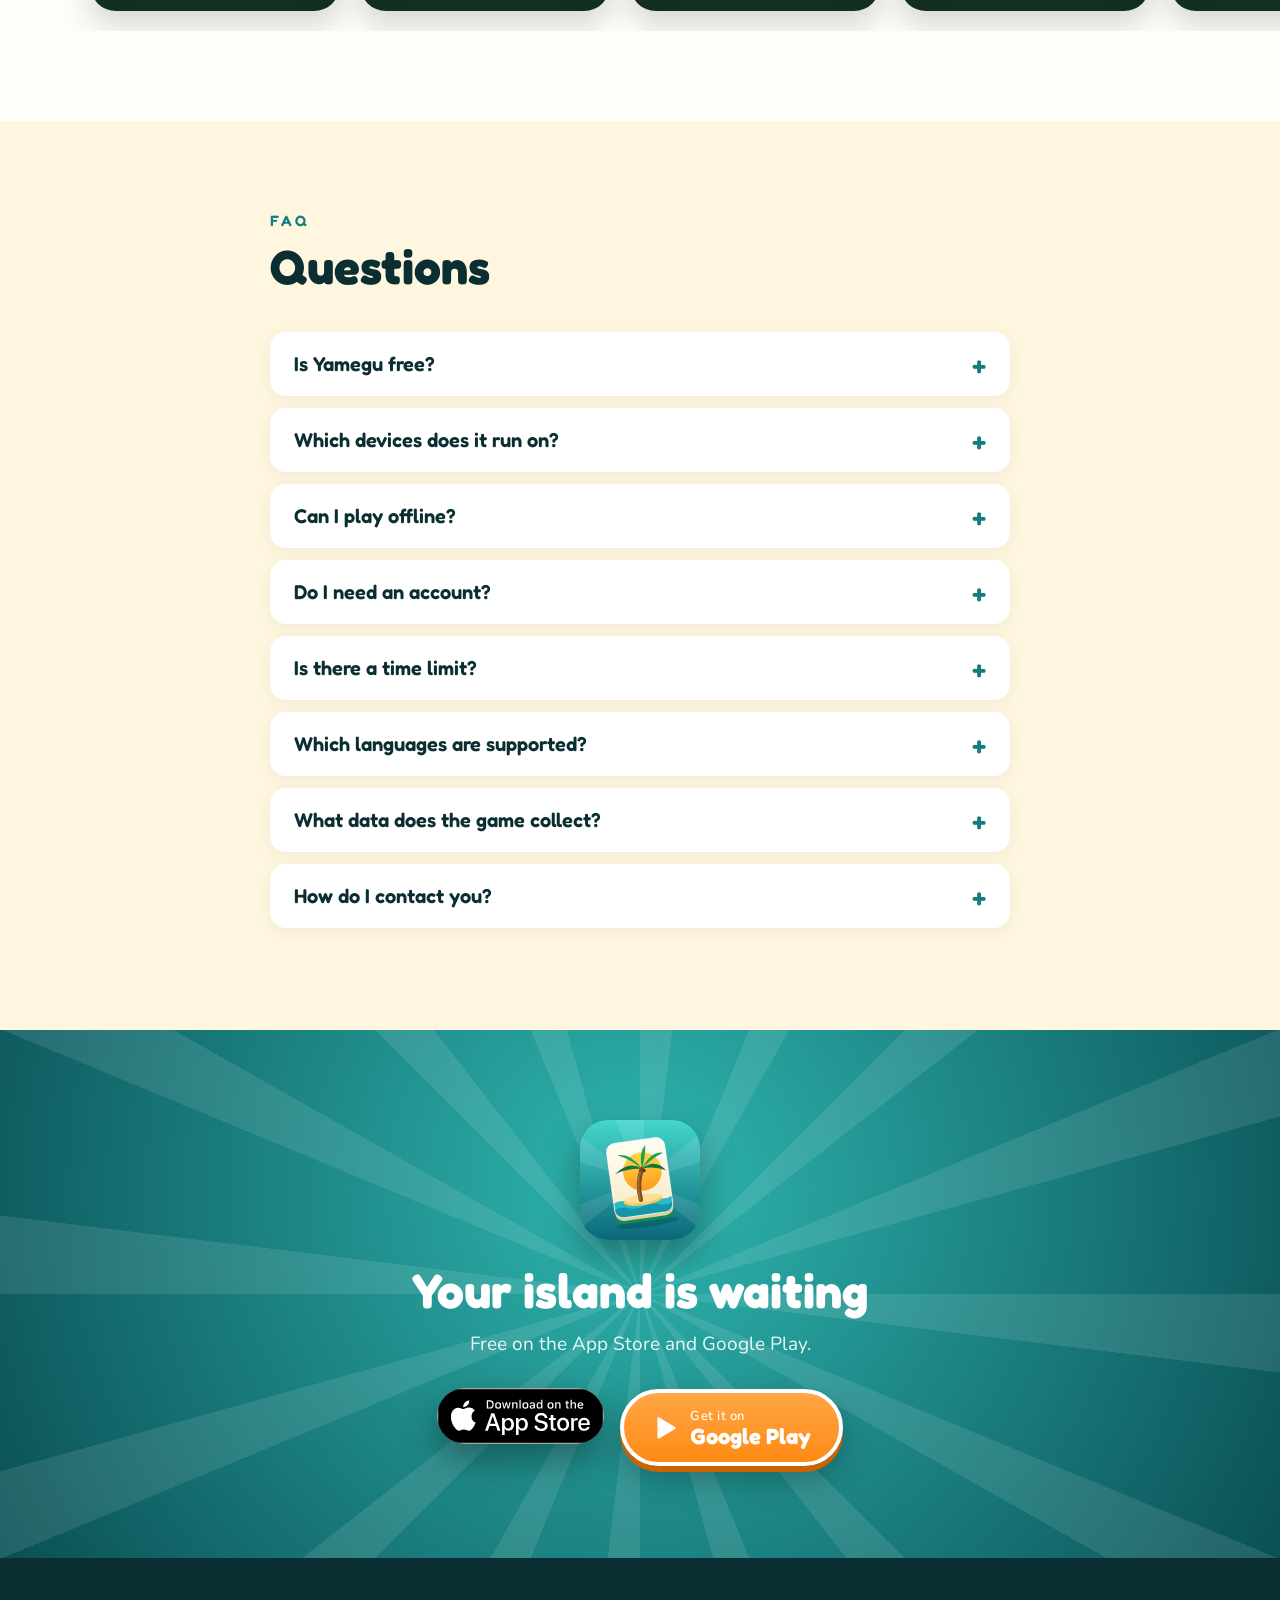
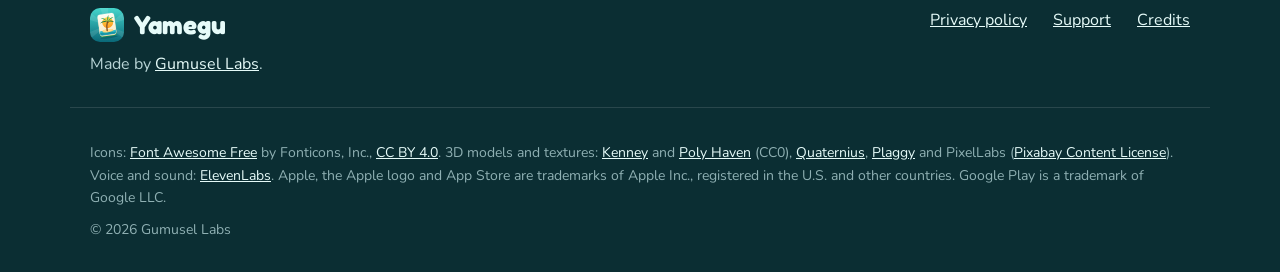
==== commit cba22c64: "Google Play yayında: Play düğmeleri açıldı Co-Authored-By: Claude Opus 5.5 <noreply@anthropic.com>" ====
--- a/index.html
+++ b/index.html
@@ -24,7 +24,7 @@
 <script type="application/ld+json">
 {"@context":"https://schema.org","@type":"MobileApplication","name":"Yamegu: Island Mahjong","operatingSystem":"iOS, Android","applicationCategory":"GameApplication","offers":{"@type":"Offer","price":"0","priceCurrency":"USD"},"author":{"@type":"Organization","name":"Gumusel Labs","url":"https://www.gumusellabs.com"},"image":"https://www.yamegu.com/img/icon_512.png","url":"https://www.yamegu.com/"}
 </script>
-<script src="/script.js?v=1" defer></script>
+<script src="/script.js?v=2" defer></script>
 </head>
 <body>
 
@@ -213,7 +213,7 @@
       <p class="kicker">FAQ</p>
       <h2>Questions</h2>
       <details><summary>Is Yamegu free?</summary><p>Yes. The game is free to download and play. It shows ads, and some optional rewards come from watching a short video. There are no in-app purchases.</p></details>
-      <details><summary>Which devices does it run on?</summary><p>iPhone with iOS 15 or newer, and Android devices running Android 7.0 or newer. The iPhone version is on the App Store now; the Google Play version is coming soon.</p></details>
+      <details><summary>Which devices does it run on?</summary><p>iPhone with iOS 15 or newer, and Android devices running Android 7.0 or newer. Get it free on the App Store or Google Play.</p></details>
       <details><summary>Can I play offline?</summary><p>Yes. Levels, the island and your progress all work without a connection. Ads and video rewards need the internet.</p></details>
       <details><summary>Do I need an account?</summary><p>No. There is no sign-up. Your progress is saved on your device, so uninstalling the game deletes it.</p></details>
       <details><summary>Is there a time limit?</summary><p>No. The clock only affects how many stars you earn. Take your time and you will still finish every level with at least one star.</p></details>
@@ -229,7 +229,7 @@
     <div class="container cta-in">
       <img src="/img/icon.svg" alt="" width="120" height="120">
       <h2>Your island is waiting</h2>
-      <p data-play-note>Free on the App Store. Coming soon to Google Play.</p>
+      <p data-play-note>Free on the App Store and Google Play.</p>
       <div class="store-row">
       <a class="as-badge" href="https://apps.apple.com/app/id6823374237"><img src="/img/app-store-badge.svg" alt="Download on the App Store" width="168" height="56"></a>
       <a class="btn btn-play" data-play href="https://play.google.com/store/apps/details?id=com.yamegu.mahjong">
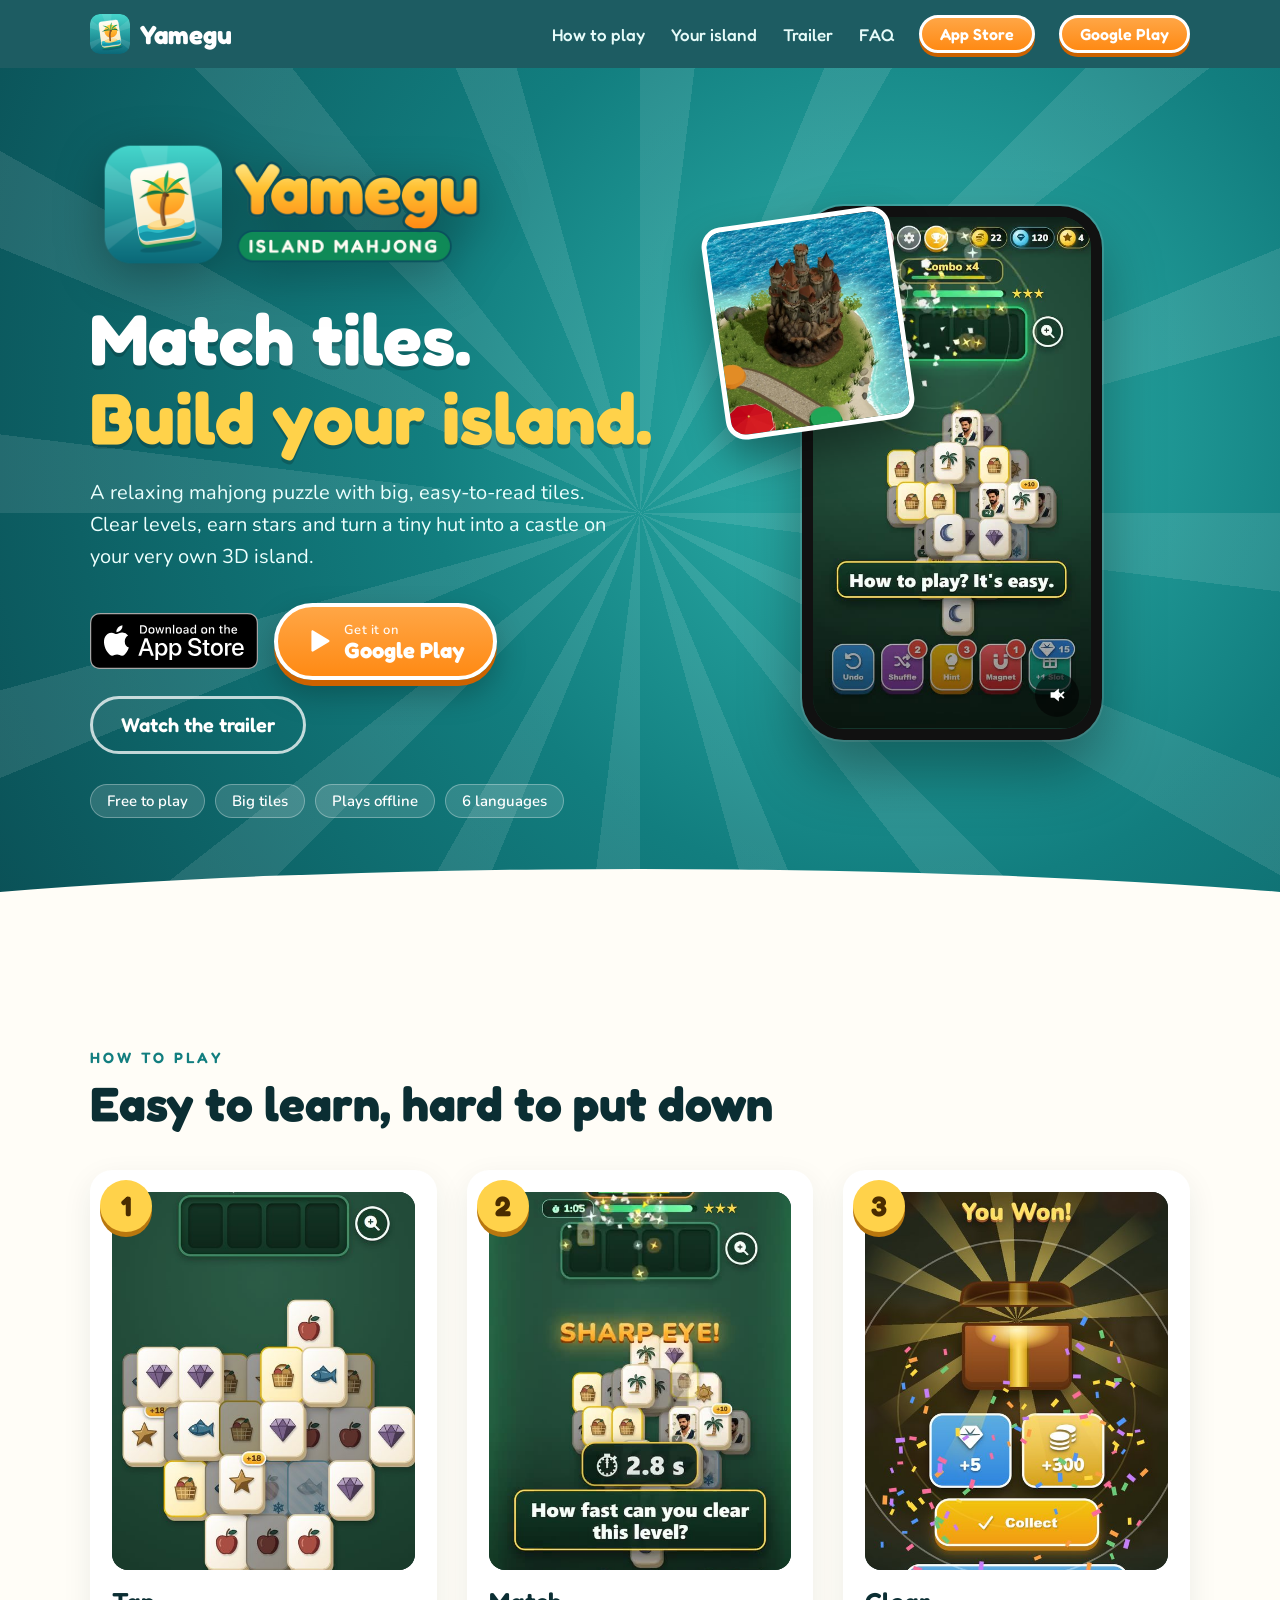
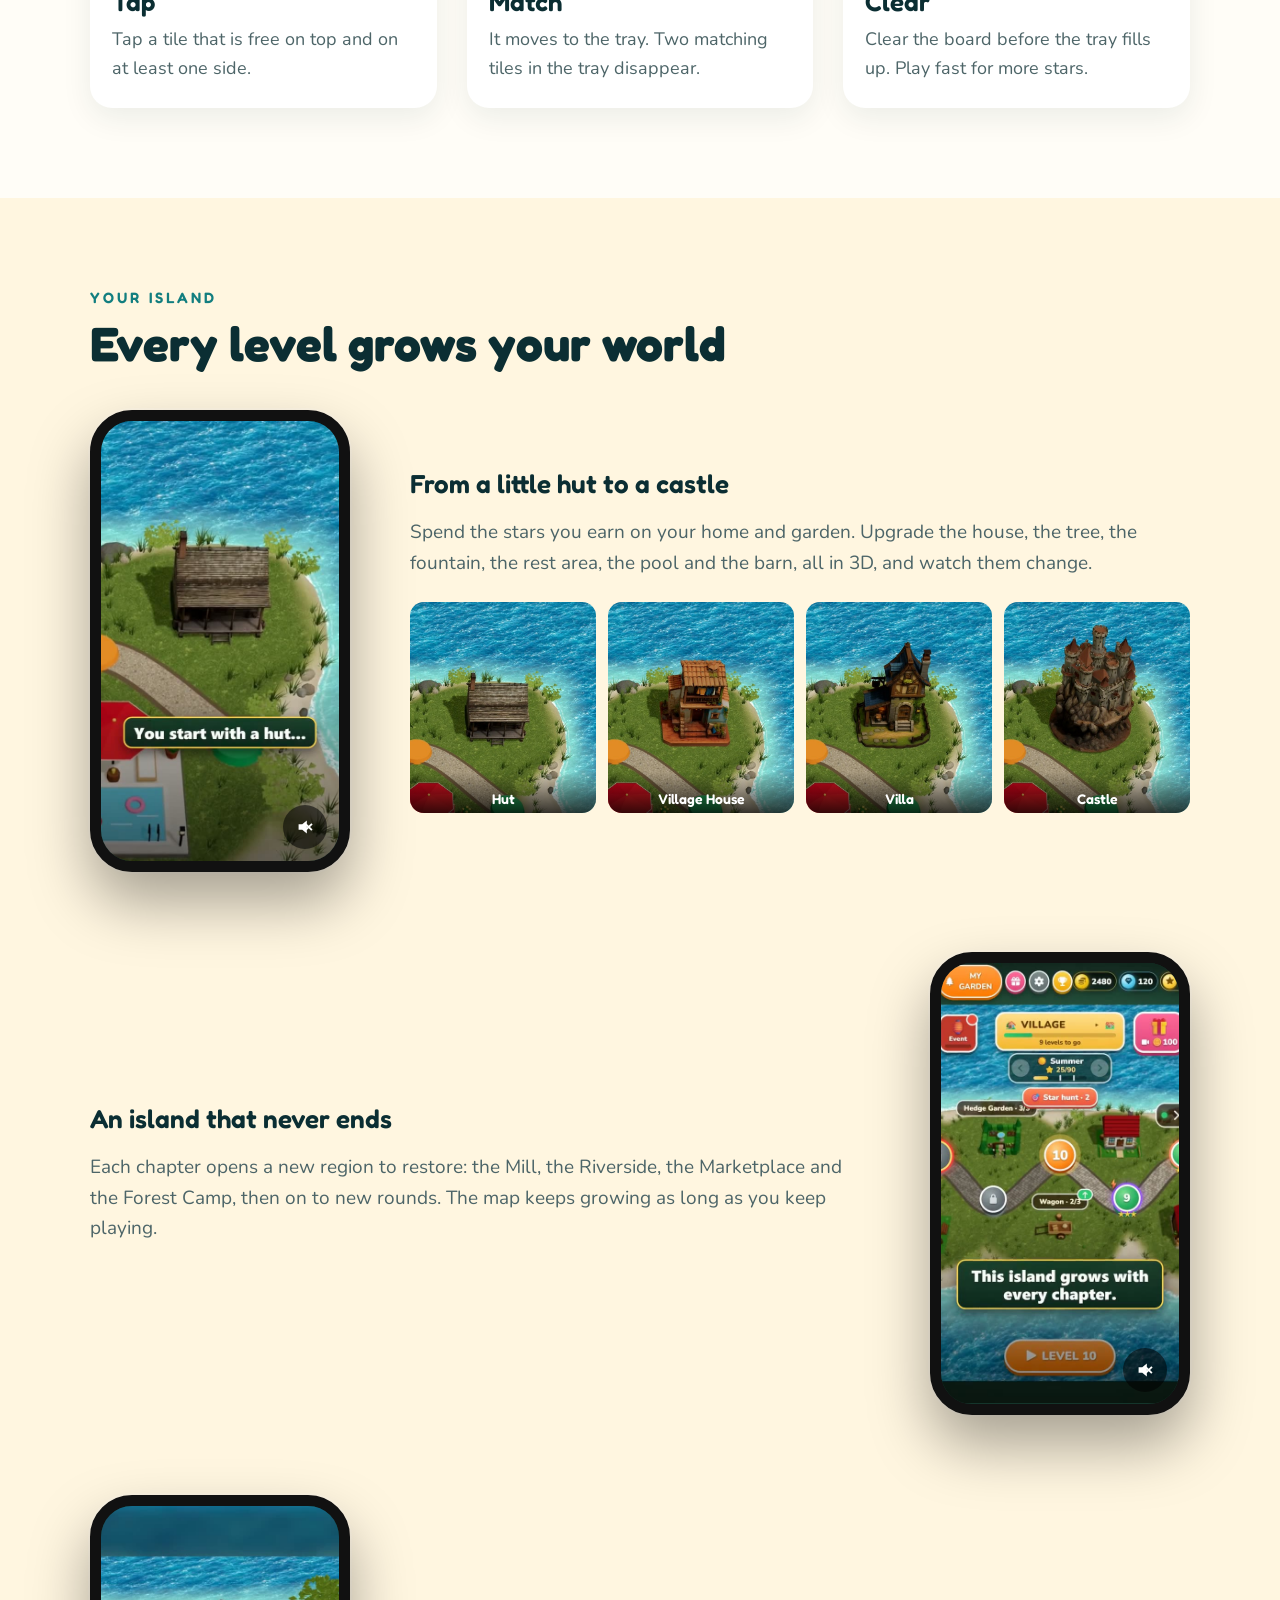
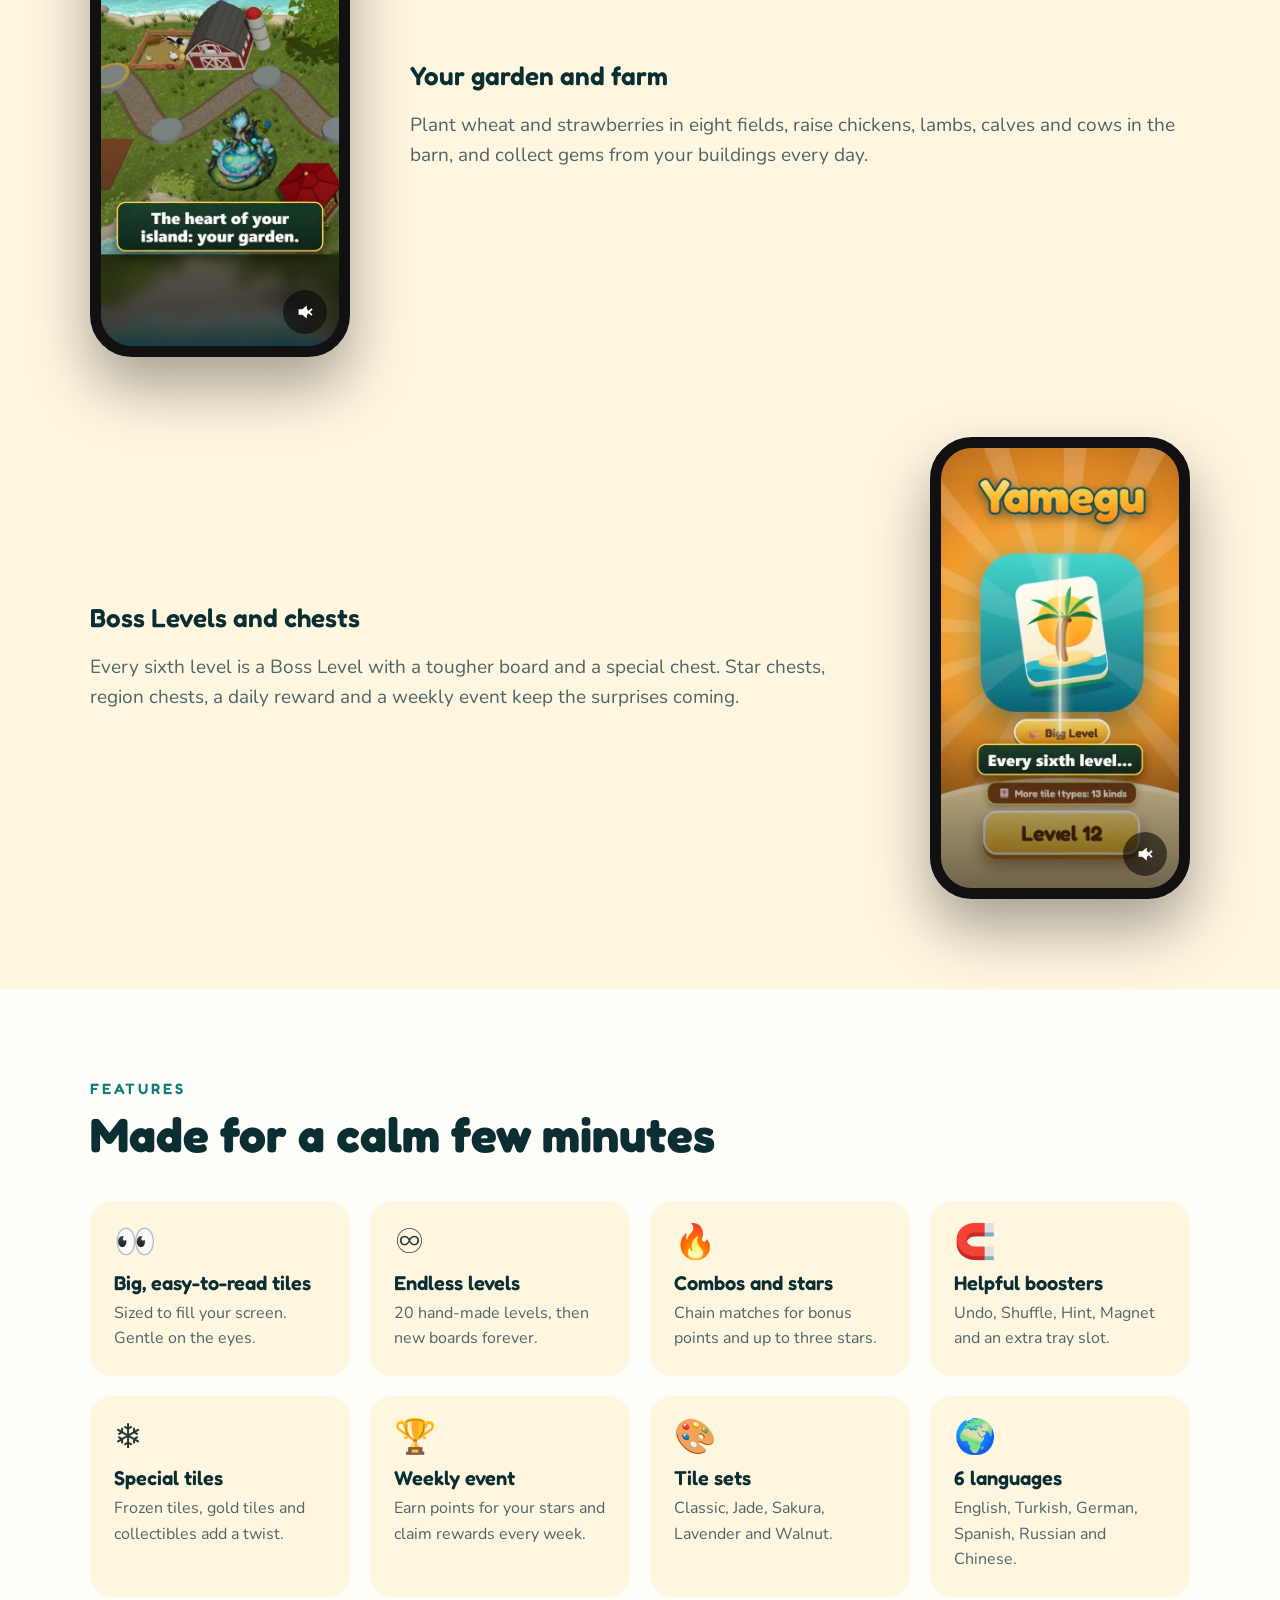
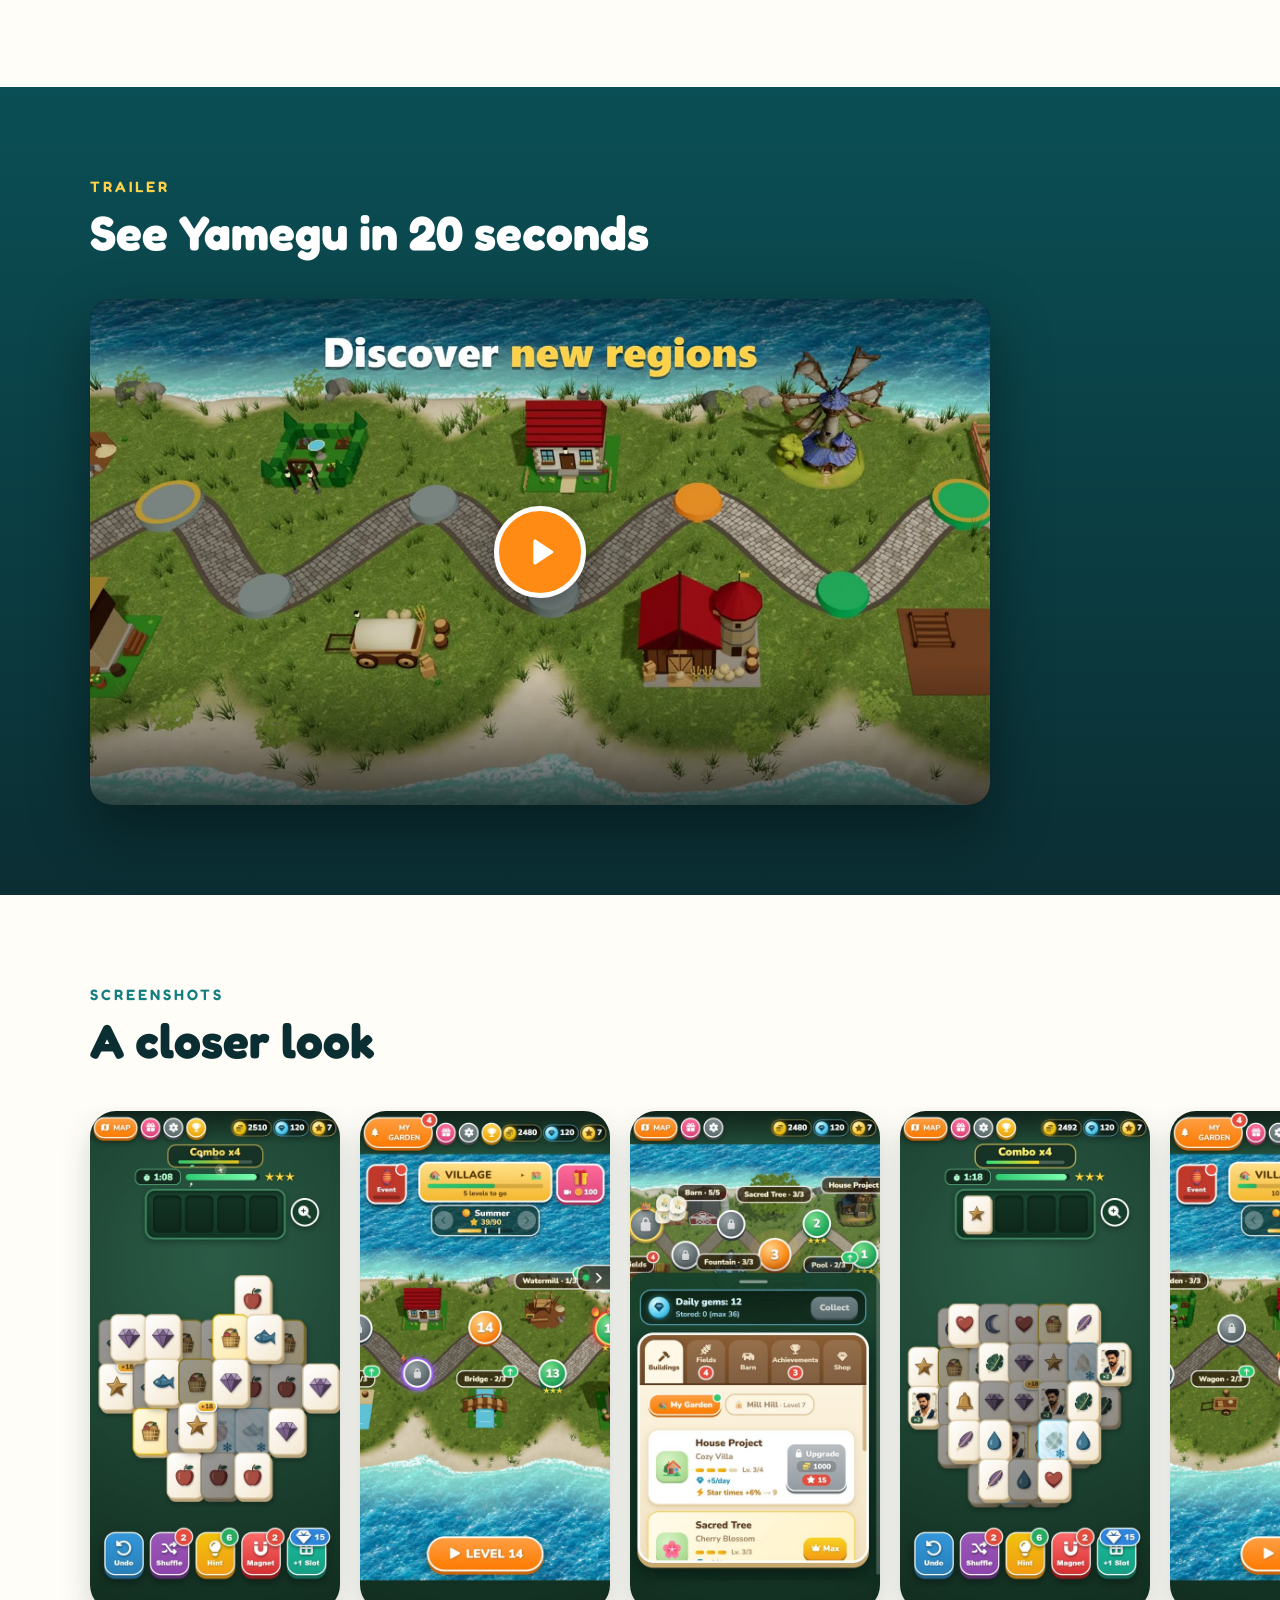
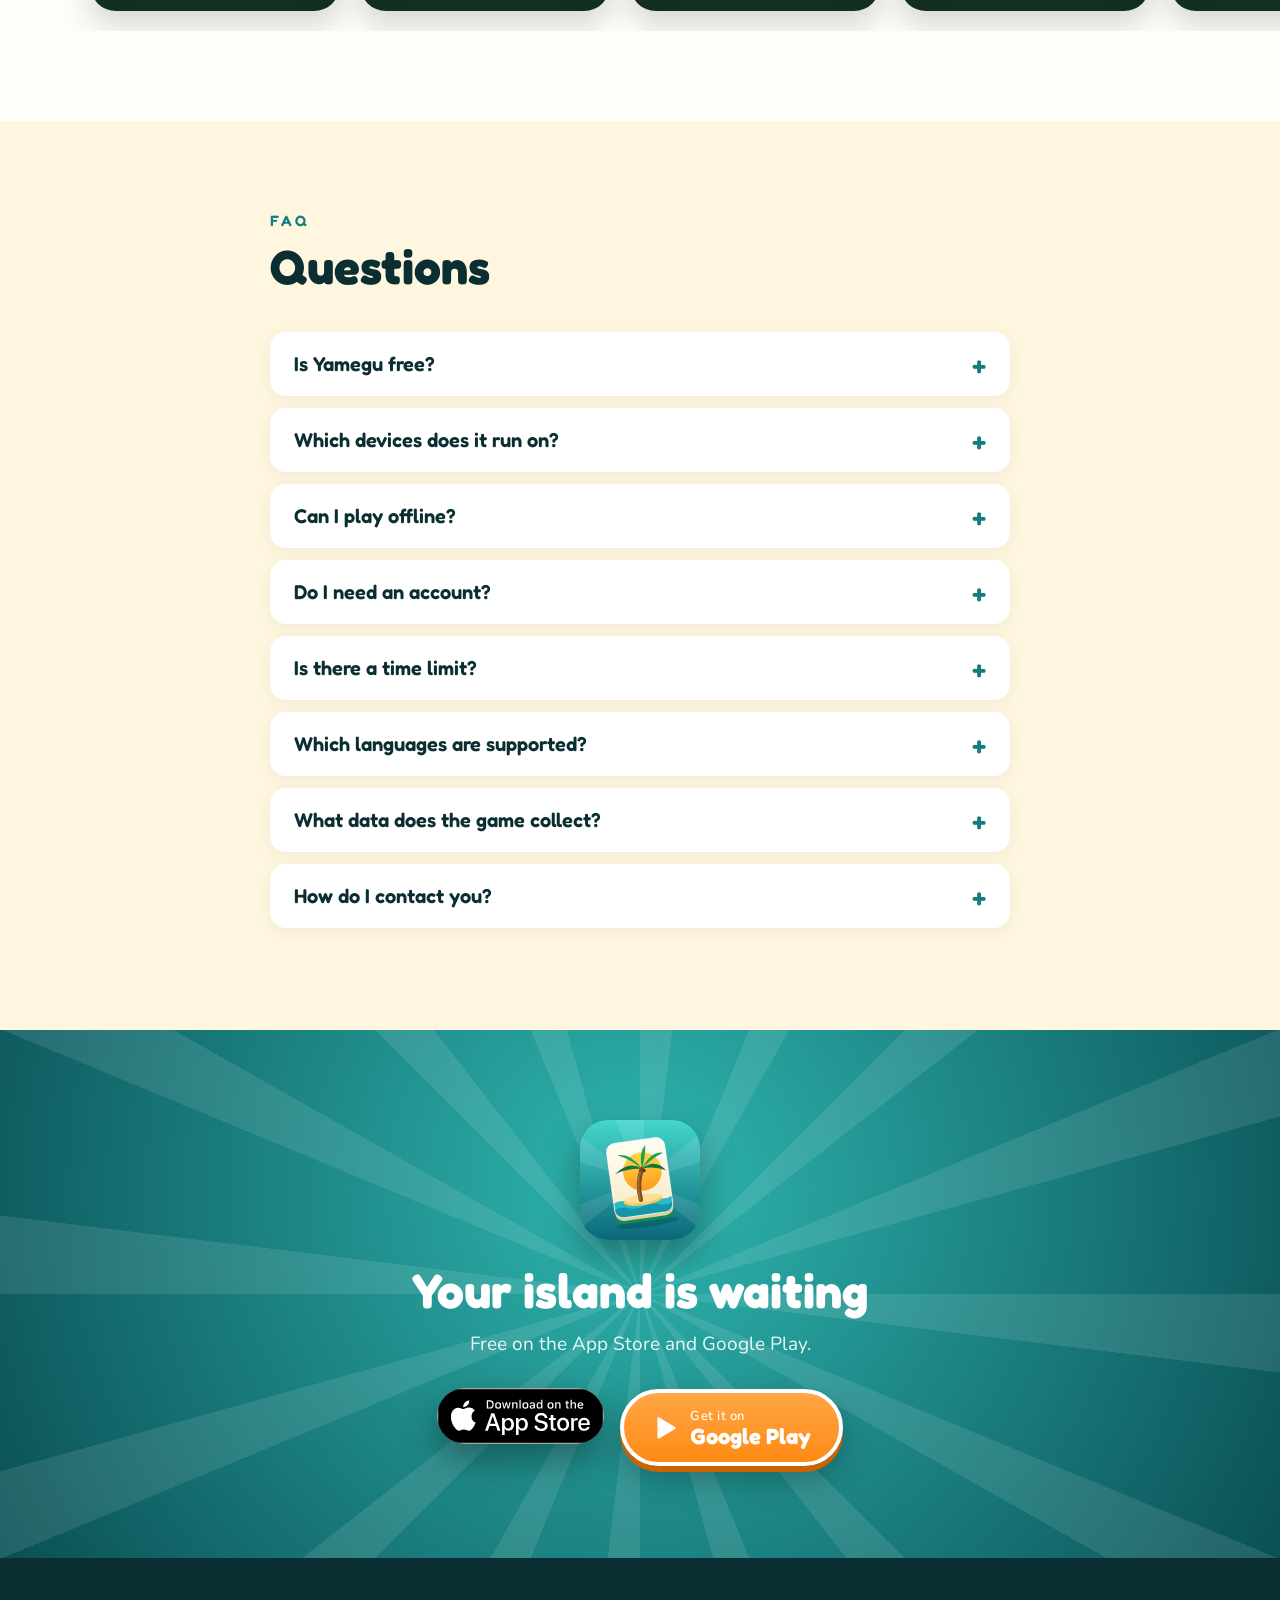
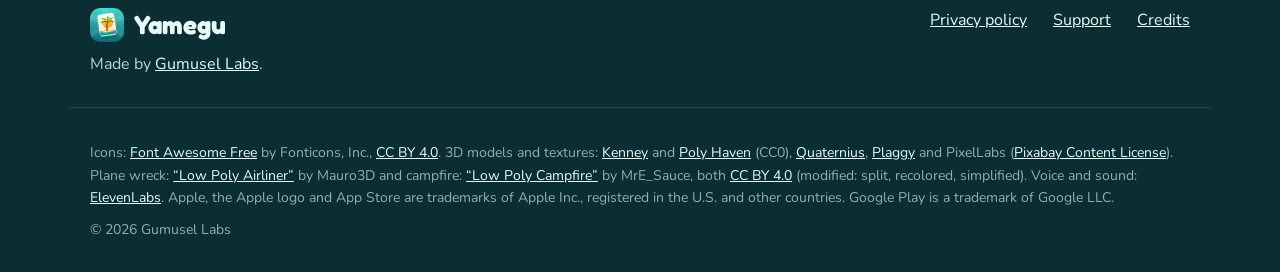
==== commit 03540178: "Lisanslar: uçak enkazı (Mauro3D) ve kamp ateşi (MrE_Sauce) modelleri, CC BY 4.0 Co-Authored-By: Clau" ====
--- a/index.html
+++ b/index.html
@@ -254,7 +254,7 @@
     </nav>
   </div>
   <div class="container credits" id="credits">
-    <p>Icons: <a href="https://fontawesome.com">Font Awesome Free</a> by Fonticons, Inc., <a href="https://creativecommons.org/licenses/by/4.0/">CC BY 4.0</a>. 3D models and textures: <a href="https://kenney.nl">Kenney</a> and <a href="https://polyhaven.com">Poly Haven</a> (CC0), <a href="https://quaternius.com">Quaternius</a>, <a href="https://plaggy.net">Plaggy</a> and PixelLabs (<a href="https://pixabay.com/service/license-summary/">Pixabay Content License</a>). Voice and sound: <a href="https://elevenlabs.io">ElevenLabs</a>. Apple, the Apple logo and App Store are trademarks of Apple Inc., registered in the U.S. and other countries. Google Play is a trademark of Google LLC.</p>
+    <p>Icons: <a href="https://fontawesome.com">Font Awesome Free</a> by Fonticons, Inc., <a href="https://creativecommons.org/licenses/by/4.0/">CC BY 4.0</a>. 3D models and textures: <a href="https://kenney.nl">Kenney</a> and <a href="https://polyhaven.com">Poly Haven</a> (CC0), <a href="https://quaternius.com">Quaternius</a>, <a href="https://plaggy.net">Plaggy</a> and PixelLabs (<a href="https://pixabay.com/service/license-summary/">Pixabay Content License</a>). Plane wreck: <a href="https://sketchfab.com/3d-models/f06d488f08764e3ca26f2917d4053c69">&ldquo;Low Poly Airliner&rdquo;</a> by Mauro3D and campfire: <a href="https://sketchfab.com/3d-models/695c62069ac44614acbfc6effcf7499d">&ldquo;Low Poly Campfire&rdquo;</a> by MrE_Sauce, both <a href="https://creativecommons.org/licenses/by/4.0/">CC BY 4.0</a> (modified: split, recolored, simplified). Voice and sound: <a href="https://elevenlabs.io">ElevenLabs</a>. Apple, the Apple logo and App Store are trademarks of Apple Inc., registered in the U.S. and other countries. Google Play is a trademark of Google LLC.</p>
     <p>&copy; 2026 Gumusel Labs</p>
   </div>
 </footer>
